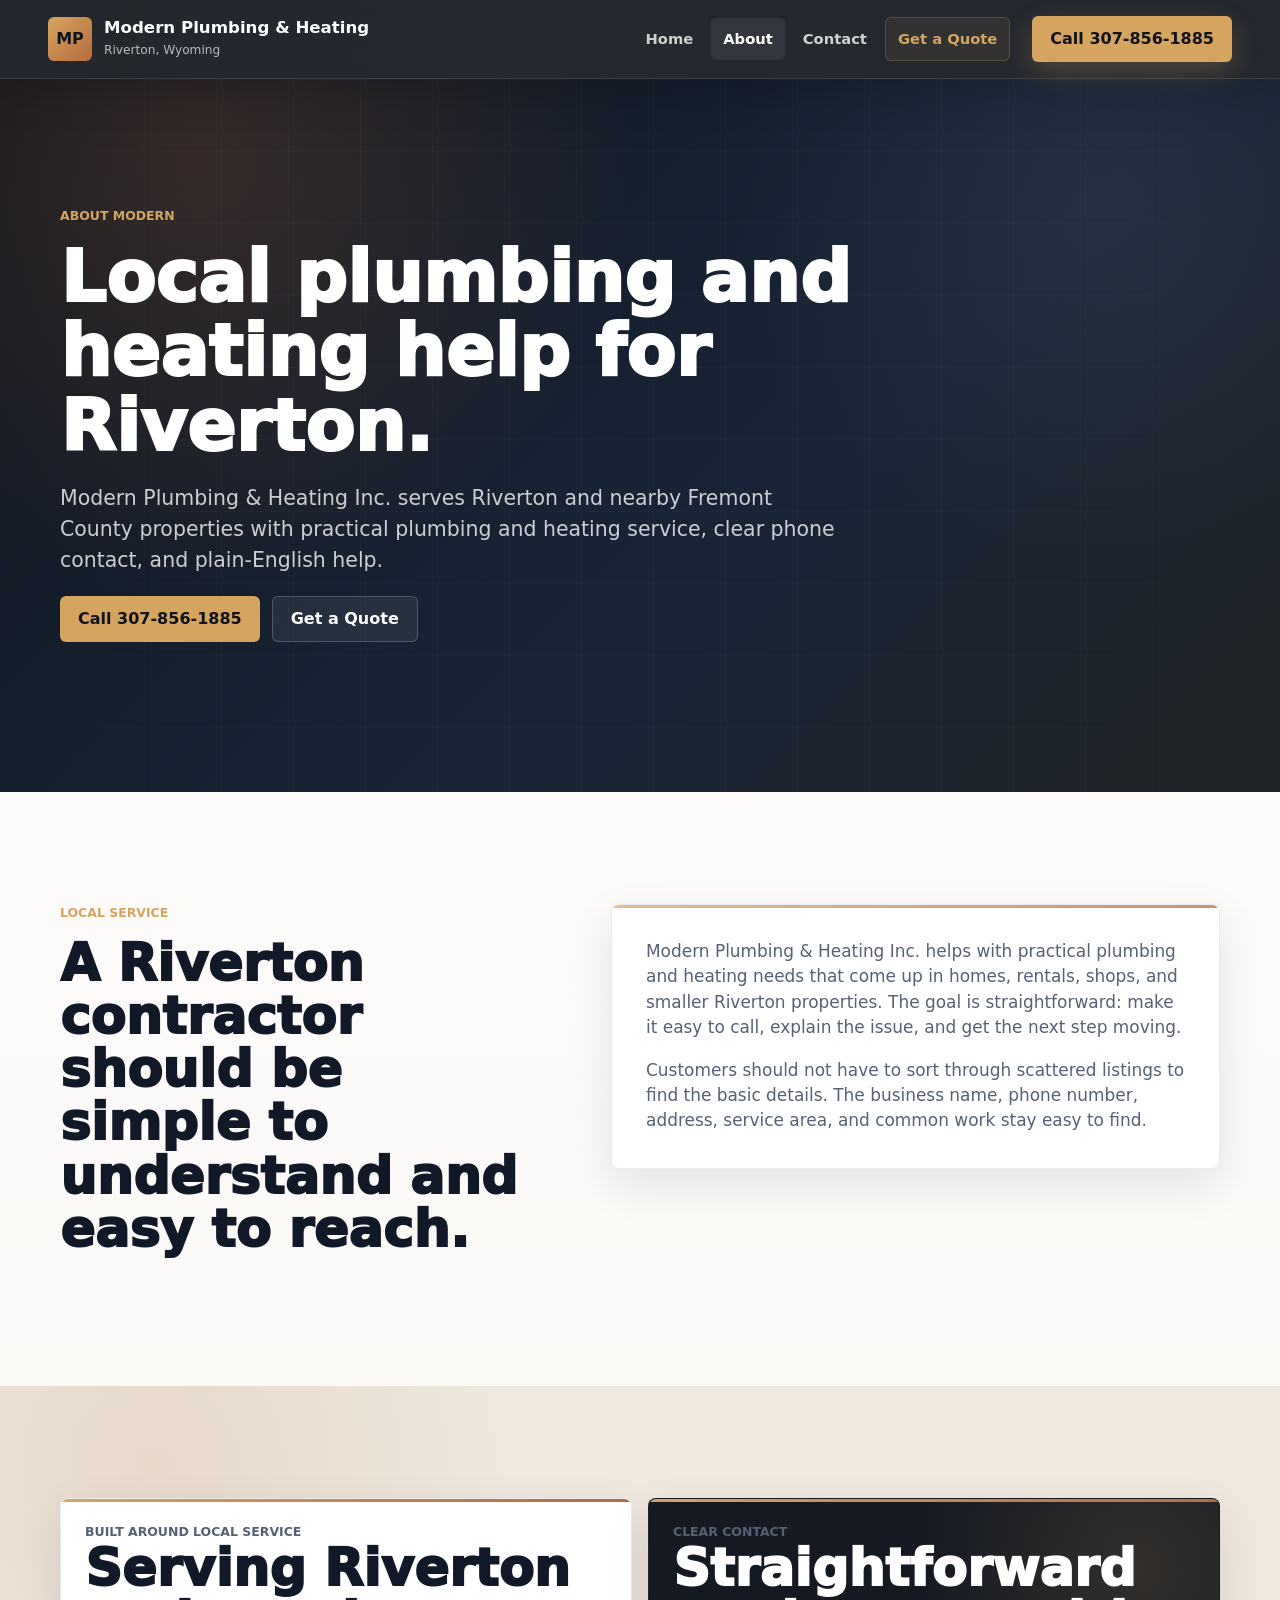
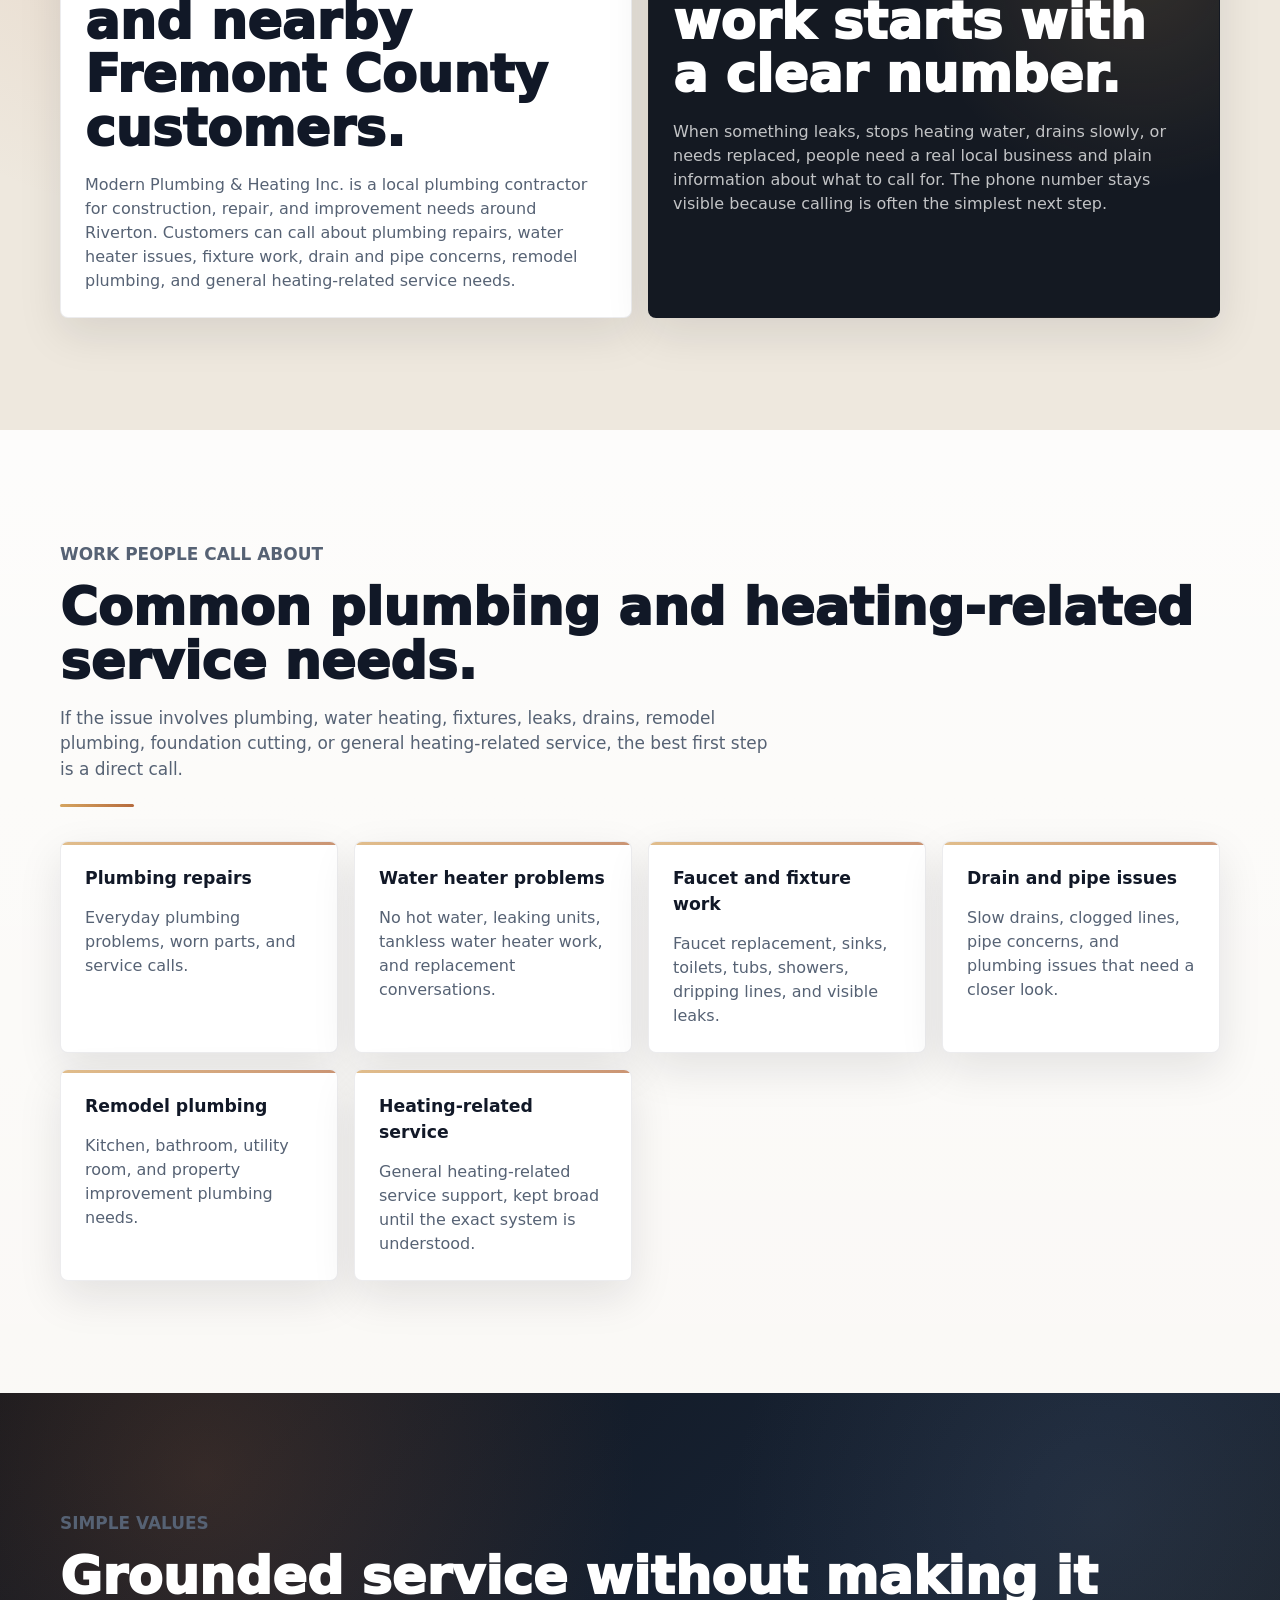
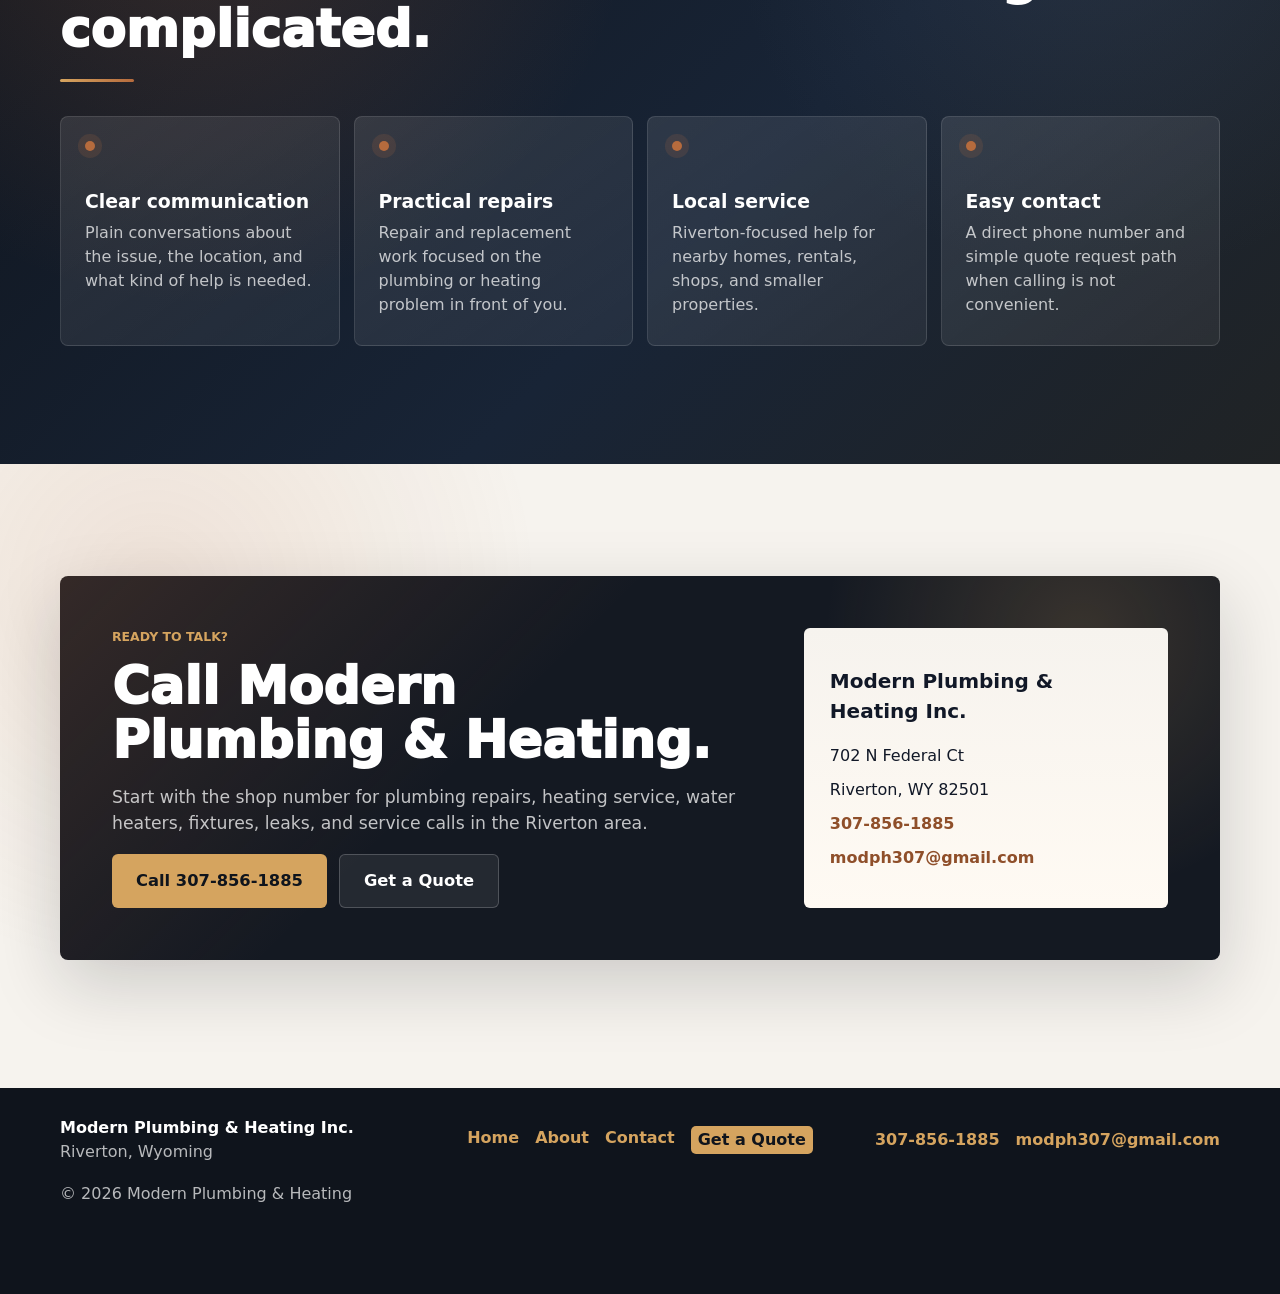
==== about.html @ 603727bb "Initial Modern Plumbing and Heating website" ====
<!DOCTYPE html>
<html lang="en">
<head>
  <meta charset="UTF-8" />
  <meta name="viewport" content="width=device-width, initial-scale=1.0" />
  <title>About Modern Plumbing & Heating | Riverton, WY</title>
  <meta
    name="description"
    content="About Modern Plumbing & Heating Inc. in Riverton, WY. Local plumbing and heating service for repairs, water heaters, leak repair, fixtures, remodel plumbing, and nearby Fremont County calls."
  />
  <link rel="icon" type="image/svg+xml" href="favicon.svg" />
  <link rel="stylesheet" href="styles.css" />
  <script defer src="script.js"></script>
  <script type="application/ld+json">
    {
      "@context": "https://schema.org",
      "@type": "Plumber",
      "name": "Modern Plumbing & Heating Inc.",
      "telephone": "+1-307-856-1885",
      "email": "modph307@gmail.com",
      "address": {
        "@type": "PostalAddress",
        "streetAddress": "702 N Federal Ct",
        "addressLocality": "Riverton",
        "addressRegion": "WY",
        "postalCode": "82501",
        "addressCountry": "US"
      },
      "areaServed": [
        "Riverton, WY",
        "Fremont County, WY"
      ]
    }
  </script>
</head>
<body>
  <header class="site-header" data-header>
    <a class="brand" href="index.html" aria-label="Modern Plumbing & Heating Inc. home">
      <span class="brand-mark" aria-hidden="true">MP</span>
      <span>
        <strong>Modern Plumbing & Heating</strong>
        <small>Riverton, Wyoming</small>
      </span>
    </a>

    <button class="nav-toggle" type="button" aria-label="Open navigation" aria-expanded="false" data-nav-toggle>
      <span></span>
      <span></span>
      <span></span>
    </button>

    <nav class="site-nav" aria-label="Primary navigation" data-nav>
      <a href="index.html">Home</a>
      <a href="about.html" aria-current="page">About</a>
      <a href="contact.html">Contact</a>
      <a class="quote-nav" href="quote.html">Get a Quote</a>
    </nav>

    <a class="header-call" href="tel:13078561885">Call 307-856-1885</a>
  </header>

  <main id="top">
    <section class="page-hero section-dark">
      <div class="page-hero-inner">
        <p class="eyebrow">About Modern</p>
        <h1>Local plumbing and heating help for Riverton.</h1>
        <p>
          Modern Plumbing & Heating Inc. serves Riverton and nearby Fremont County properties with
          practical plumbing and heating service, clear phone contact, and plain-English help.
        </p>
        <div class="hero-actions">
          <a class="button button-primary" href="tel:13078561885">Call 307-856-1885</a>
          <a class="button button-secondary" href="quote.html">Get a Quote</a>
        </div>
      </div>
    </section>

    <section class="section content-section">
      <div class="split-layout">
        <div>
          <p class="eyebrow">Local Service</p>
          <h2>A Riverton contractor should be simple to understand and easy to reach.</h2>
        </div>
        <div class="text-panel">
          <p>
            Modern Plumbing & Heating Inc. helps with practical plumbing and heating needs that come
            up in homes, rentals, shops, and smaller Riverton properties. The goal is straightforward:
            make it easy to call, explain the issue, and get the next step moving.
          </p>
          <p>
            Customers should not have to sort through scattered listings to find the basic details.
            The business name, phone number, address, service area, and common work stay easy to find.
          </p>
        </div>
      </div>
    </section>

    <section class="section about-depth-section">
      <div class="about-depth-grid">
        <article class="depth-card">
          <p class="eyebrow">Built Around Local Service</p>
          <h2>Serving Riverton and nearby Fremont County customers.</h2>
          <p>
            Modern Plumbing & Heating Inc. is a local plumbing contractor for construction,
            repair, and improvement needs around Riverton. Customers can call about plumbing repairs,
            water heater issues, fixture work, drain and pipe concerns, remodel plumbing, and general
            heating-related service needs.
          </p>
        </article>
        <article class="depth-card dark-card">
          <p class="eyebrow">Clear Contact</p>
          <h2>Straightforward work starts with a clear number.</h2>
          <p>
            When something leaks, stops heating water, drains slowly, or needs replaced, people need
            a real local business and plain information about what to call for. The phone number stays
            visible because calling is often the simplest next step.
          </p>
        </article>
      </div>
    </section>

    <section class="section services-section">
      <div class="section-heading">
        <p class="eyebrow">Work People Call About</p>
        <h2>Common plumbing and heating-related service needs.</h2>
        <p>
          If the issue involves plumbing, water heating, fixtures, leaks, drains, remodel plumbing,
          foundation cutting, or general heating-related service, the best first step is a direct call.
        </p>
      </div>

      <div class="mini-card-grid">
        <article class="mini-card">
          <strong>Plumbing repairs</strong>
          <p>Everyday plumbing problems, worn parts, and service calls.</p>
        </article>
        <article class="mini-card">
          <strong>Water heater problems</strong>
          <p>No hot water, leaking units, tankless water heater work, and replacement conversations.</p>
        </article>
        <article class="mini-card">
          <strong>Faucet and fixture work</strong>
          <p>Faucet replacement, sinks, toilets, tubs, showers, dripping lines, and visible leaks.</p>
        </article>
        <article class="mini-card">
          <strong>Drain and pipe issues</strong>
          <p>Slow drains, clogged lines, pipe concerns, and plumbing issues that need a closer look.</p>
        </article>
        <article class="mini-card">
          <strong>Remodel plumbing</strong>
          <p>Kitchen, bathroom, utility room, and property improvement plumbing needs.</p>
        </article>
        <article class="mini-card">
          <strong>Heating-related service</strong>
          <p>General heating-related service support, kept broad until the exact system is understood.</p>
        </article>
      </div>
    </section>

    <section class="section values-section section-dark">
      <div class="section-heading">
        <p class="eyebrow">Simple Values</p>
        <h2>Grounded service without making it complicated.</h2>
      </div>

      <div class="value-grid">
        <article class="value-card">
          <span aria-hidden="true"></span>
          <h3>Clear communication</h3>
          <p>Plain conversations about the issue, the location, and what kind of help is needed.</p>
        </article>
        <article class="value-card">
          <span aria-hidden="true"></span>
          <h3>Practical repairs</h3>
          <p>Repair and replacement work focused on the plumbing or heating problem in front of you.</p>
        </article>
        <article class="value-card">
          <span aria-hidden="true"></span>
          <h3>Local service</h3>
          <p>Riverton-focused help for nearby homes, rentals, shops, and smaller properties.</p>
        </article>
        <article class="value-card">
          <span aria-hidden="true"></span>
          <h3>Easy contact</h3>
          <p>A direct phone number and simple quote request path when calling is not convenient.</p>
        </article>
      </div>
    </section>

    <section class="section contact-section">
      <div class="contact-card">
        <div class="contact-copy">
          <p class="eyebrow">Ready To Talk?</p>
          <h2>Call Modern Plumbing & Heating.</h2>
          <p>
            Start with the shop number for plumbing repairs, heating service, water heaters,
            fixtures, leaks, and service calls in the Riverton area.
          </p>
          <div class="cta-row">
            <a class="button button-primary button-large" href="tel:13078561885">Call 307-856-1885</a>
            <a class="button button-secondary button-large" href="quote.html">Get a Quote</a>
          </div>
        </div>

        <address class="contact-details">
          <strong>Modern Plumbing & Heating Inc.</strong>
          <span>702 N Federal Ct</span>
          <span>Riverton, WY 82501</span>
          <a href="tel:13078561885">307-856-1885</a>
          <a href="mailto:modph307@gmail.com">modph307@gmail.com</a>
        </address>
      </div>
    </section>
  </main>

  <footer class="site-footer">
    <div class="footer-inner">
      <div>
        <strong>Modern Plumbing & Heating Inc.</strong>
        <p>Riverton, Wyoming</p>
      </div>
      <nav class="footer-nav" aria-label="Footer navigation">
        <a href="index.html">Home</a>
        <a href="about.html">About</a>
        <a href="contact.html">Contact</a>
        <a class="quote-nav" href="quote.html">Get a Quote</a>
      </nav>
      <div class="footer-contact">
        <a href="tel:13078561885">307-856-1885</a>
        <a href="mailto:modph307@gmail.com">modph307@gmail.com</a>
      </div>
      <span>&copy; 2026 Modern Plumbing & Heating</span>
    </div>
  </footer>

  <a class="mobile-call-bar" href="tel:13078561885">Call 307-856-1885</a>
</body>
</html>
---- styles.css ----
:root {
  --ink: #111827;
  --charcoal: #141922;
  --navy: #182436;
  --deep: #0f141c;
  --steel: #566274;
  --muted: #727d8d;
  --line: #d9dee7;
  --paper: #f6f3ee;
  --paper-deep: #eee8de;
  --white: #ffffff;
  --copper: #b66b3d;
  --copper-dark: #8f4f2a;
  --gold: #d5a45f;
  --sage: #72806f;
  --shadow: 0 24px 70px rgba(15, 20, 28, 0.18);
  --shadow-soft: 0 16px 44px rgba(15, 20, 28, 0.1);
  --radius: 8px;
  --max: 1160px;
}

* {
  box-sizing: border-box;
}

html {
  scroll-behavior: smooth;
}

body {
  margin: 0;
  color: var(--ink);
  background:
    radial-gradient(circle at top left, rgba(213, 164, 95, 0.16), transparent 26rem),
    linear-gradient(180deg, var(--paper), #fbfaf7 54%, var(--paper));
  font-family: ui-sans-serif, system-ui, -apple-system, BlinkMacSystemFont, "Segoe UI", sans-serif;
  line-height: 1.5;
}

body.nav-open {
  overflow: hidden;
}

a {
  color: inherit;
  text-decoration: none;
}

:focus-visible {
  outline: 3px solid rgba(213, 164, 95, 0.82);
  outline-offset: 4px;
}

::selection {
  color: var(--deep);
  background: rgba(213, 164, 95, 0.7);
}

img,
svg {
  display: block;
  max-width: 100%;
}

.site-header {
  position: sticky;
  top: 0;
  z-index: 20;
  display: grid;
  grid-template-columns: 1fr auto auto;
  align-items: center;
  gap: 22px;
  width: 100%;
  padding: 16px clamp(18px, 4vw, 48px);
  color: var(--white);
  background: rgba(15, 20, 28, 0.91);
  border-bottom: 1px solid rgba(255, 255, 255, 0.1);
  backdrop-filter: blur(18px);
  box-shadow: 0 12px 40px rgba(0, 0, 0, 0.18);
}

.brand {
  display: inline-flex;
  align-items: center;
  gap: 12px;
  min-width: 0;
  border-radius: 8px;
}

.brand-mark {
  display: grid;
  place-items: center;
  flex: 0 0 44px;
  width: 44px;
  height: 44px;
  color: var(--deep);
  background: linear-gradient(135deg, var(--gold), var(--copper));
  border-radius: 6px;
  font-weight: 900;
  transition: transform 180ms ease, box-shadow 180ms ease;
}

.brand:hover .brand-mark {
  box-shadow: 0 12px 24px rgba(213, 164, 95, 0.2);
  transform: translateY(-1px);
}

.brand strong {
  display: block;
  font-size: clamp(0.94rem, 1.6vw, 1.04rem);
  line-height: 1.1;
}

.brand small {
  display: block;
  margin-top: 3px;
  color: rgba(255, 255, 255, 0.68);
  font-size: 0.76rem;
}

.site-nav {
  display: flex;
  align-items: center;
  gap: 6px;
}

.site-nav a {
  padding: 10px 12px;
  color: rgba(255, 255, 255, 0.78);
  font-size: 0.92rem;
  font-weight: 700;
  border-radius: 6px;
}

.site-nav a:hover,
.site-nav a:focus-visible,
.site-nav a[aria-current="page"] {
  color: var(--white);
  background: rgba(255, 255, 255, 0.07);
}

.site-nav .quote-nav {
  color: var(--gold);
  border: 1px solid rgba(213, 164, 95, 0.24);
  background: rgba(213, 164, 95, 0.08);
}

.site-nav .quote-nav:hover,
.site-nav .quote-nav:focus-visible,
.site-nav .quote-nav[aria-current="page"] {
  color: var(--deep);
  background: var(--gold);
}

.header-call,
.button {
  display: inline-flex;
  align-items: center;
  justify-content: center;
  min-height: 46px;
  padding: 12px 18px;
  border-radius: 6px;
  font-weight: 850;
  line-height: 1.1;
  text-align: center;
  transition: transform 180ms ease, box-shadow 180ms ease, background 180ms ease, border-color 180ms ease;
}

.header-call {
  color: var(--deep);
  background: var(--gold);
  box-shadow: 0 10px 28px rgba(213, 164, 95, 0.24);
}

.header-call:hover,
.button-primary:hover {
  background: #e0b16e;
  transform: translateY(-1px);
  box-shadow: 0 14px 34px rgba(213, 164, 95, 0.26);
}

.nav-toggle {
  display: none;
  width: 44px;
  height: 44px;
  border: 1px solid rgba(255, 255, 255, 0.18);
  border-radius: 6px;
  color: var(--white);
  background: rgba(255, 255, 255, 0.06);
}

.nav-toggle span {
  display: block;
  width: 19px;
  height: 2px;
  margin: 4px auto;
  background: currentColor;
}

.section {
  padding: clamp(64px, 9vw, 112px) clamp(18px, 4vw, 48px);
}

.section-dark {
  color: var(--white);
  background:
    radial-gradient(circle at 16% 12%, rgba(182, 107, 61, 0.22), transparent 27rem),
    radial-gradient(circle at 86% 18%, rgba(86, 98, 116, 0.2), transparent 23rem),
    linear-gradient(135deg, var(--deep), var(--navy) 58%, #202325);
}

.hero {
  position: relative;
  overflow: hidden;
  min-height: calc(100vh - 78px);
  padding: clamp(70px, 9vw, 118px) clamp(18px, 4vw, 48px) clamp(42px, 7vw, 76px);
}

.hero::before {
  position: absolute;
  inset: 0;
  pointer-events: none;
  content: "";
  background:
    linear-gradient(rgba(255, 255, 255, 0.025) 1px, transparent 1px),
    linear-gradient(90deg, rgba(255, 255, 255, 0.025) 1px, transparent 1px);
  background-size: 72px 72px;
  mask-image: linear-gradient(90deg, transparent, #000 18%, #000 82%, transparent);
}

.hero::after {
  position: absolute;
  inset: auto -12% -30% 40%;
  height: 420px;
  pointer-events: none;
  content: "";
  background:
    linear-gradient(90deg, transparent, rgba(213, 164, 95, 0.14), transparent),
    repeating-linear-gradient(90deg, rgba(255, 255, 255, 0.07) 0 1px, transparent 1px 86px);
  transform: rotate(-8deg);
}

.hero-inner,
.why-layout,
.jobs-layout,
.contact-card,
.section-heading,
.service-grid,
.process-grid,
.area-card,
.trust-strip,
.footer-inner,
.page-hero-inner,
.split-layout,
.mini-card-grid,
.value-grid,
.contact-method-grid,
.quote-layout {
  width: min(100%, var(--max));
  margin-inline: auto;
}

.hero-inner {
  position: relative;
  z-index: 1;
  display: grid;
  grid-template-columns: minmax(0, 1.02fr) minmax(380px, 0.82fr);
  align-items: center;
  gap: clamp(38px, 6vw, 76px);
}

.hero-copy {
  max-width: 820px;
}

.eyebrow {
  margin: 0 0 14px;
  color: var(--gold);
  font-size: 0.78rem;
  font-weight: 900;
  letter-spacing: 0;
  text-transform: uppercase;
}

h1,
h2,
h3,
p {
  margin-top: 0;
}

h1,
h2,
h3 {
  line-height: 1.04;
  letter-spacing: 0;
}

h1 {
  max-width: 870px;
  margin-bottom: 20px;
  font-size: clamp(2.75rem, 6.4vw, 5.8rem);
  font-weight: 950;
}

h2 {
  margin-bottom: 18px;
  font-size: clamp(2rem, 4vw, 3.45rem);
  font-weight: 920;
}

h3 {
  margin-bottom: 10px;
  font-size: 1.18rem;
}

.hero-subhead {
  max-width: 720px;
  margin-bottom: 30px;
  color: rgba(255, 255, 255, 0.78);
  font-size: clamp(1.06rem, 2vw, 1.3rem);
}

.hero-actions {
  display: flex;
  flex-wrap: wrap;
  gap: 12px;
  margin-bottom: 22px;
}

.cta-row {
  display: flex;
  flex-wrap: wrap;
  gap: 12px;
}

.button-primary {
  color: var(--deep);
  background: var(--gold);
}

.button-secondary {
  color: var(--white);
  border: 1px solid rgba(255, 255, 255, 0.2);
  background: rgba(255, 255, 255, 0.07);
}

.button-secondary:hover {
  background: rgba(255, 255, 255, 0.13);
  border-color: rgba(255, 255, 255, 0.34);
  transform: translateY(-1px);
}

.button-outline {
  color: var(--deep);
  border: 1px solid rgba(17, 24, 39, 0.14);
  background: rgba(255, 255, 255, 0.64);
}

.button-outline:hover {
  border-color: rgba(182, 107, 61, 0.32);
  background: var(--white);
  transform: translateY(-1px);
}

.hero-trust {
  display: flex;
  align-items: center;
  gap: 10px;
  color: rgba(255, 255, 255, 0.78);
  font-weight: 700;
}

.hero-trust span,
.trust-item > span {
  display: inline-block;
  flex: 0 0 10px;
  width: 10px;
  height: 10px;
  background: var(--copper);
  border-radius: 999px;
  box-shadow: 0 0 0 7px rgba(182, 107, 61, 0.16);
}

.hero-visual {
  position: relative;
  min-height: 540px;
  padding: clamp(18px, 3vw, 26px);
  overflow: hidden;
  background:
    radial-gradient(circle at 82% 12%, rgba(213, 164, 95, 0.2), transparent 14rem),
    linear-gradient(145deg, rgba(255, 255, 255, 0.15), rgba(255, 255, 255, 0.045)),
    linear-gradient(180deg, rgba(255, 255, 255, 0.05), transparent);
  border: 1px solid rgba(255, 255, 255, 0.16);
  border-radius: var(--radius);
  box-shadow: 0 34px 90px rgba(0, 0, 0, 0.32);
}

.hero-visual::before {
  position: absolute;
  inset: 18px;
  content: "";
  border: 1px solid rgba(255, 255, 255, 0.12);
  border-radius: 6px;
}

.hero-visual::after {
  position: absolute;
  right: -110px;
  bottom: -120px;
  width: 290px;
  height: 290px;
  content: "";
  border: 34px solid rgba(213, 164, 95, 0.16);
  border-radius: 999px;
}

.service-board {
  position: relative;
  z-index: 2;
  display: flex;
  flex-direction: column;
  justify-content: space-between;
  min-height: 492px;
  padding: clamp(18px, 3vw, 28px);
  background: rgba(246, 243, 238, 0.96);
  border: 1px solid rgba(255, 255, 255, 0.36);
  border-radius: 6px;
  color: var(--ink);
  box-shadow: 0 24px 70px rgba(0, 0, 0, 0.26);
}

.service-board::before {
  position: absolute;
  inset: 16px;
  z-index: -1;
  content: "";
  background:
    linear-gradient(90deg, transparent 0 48%, rgba(182, 107, 61, 0.16) 48% 52%, transparent 52%),
    linear-gradient(180deg, transparent 0 58%, rgba(182, 107, 61, 0.12) 58% 61%, transparent 61%);
  border-radius: 4px;
}

.board-header,
.board-footer {
  display: flex;
  justify-content: space-between;
  gap: 16px;
}

.board-header {
  align-items: center;
  padding: 14px 16px;
  color: var(--white);
  background: var(--deep);
  border-radius: 6px;
}

.board-kicker {
  color: rgba(255, 255, 255, 0.7);
  font-size: 0.78rem;
  font-weight: 850;
  text-transform: uppercase;
}

.board-header strong {
  color: var(--gold);
}

.board-main {
  display: grid;
  grid-template-columns: 74px minmax(0, 1fr);
  gap: 18px;
  align-items: start;
  padding: 30px 0 26px;
}

.board-icon {
  position: relative;
  width: 74px;
  height: 74px;
  background: linear-gradient(135deg, var(--gold), var(--copper));
  border-radius: 6px;
  box-shadow: 0 16px 30px rgba(182, 107, 61, 0.24);
}

.board-icon::before,
.board-icon::after {
  position: absolute;
  content: "";
  border-radius: 999px;
}

.board-icon::before {
  inset: 17px;
  border: 8px solid rgba(15, 20, 28, 0.78);
}

.board-icon::after {
  right: -8px;
  bottom: 18px;
  width: 34px;
  height: 10px;
  background: rgba(15, 20, 28, 0.78);
}

.board-main small,
.status-card small {
  display: block;
  margin-bottom: 8px;
  color: var(--copper-dark);
  font-size: 0.74rem;
  font-weight: 900;
  text-transform: uppercase;
}

.board-main strong,
.status-card strong {
  display: block;
  font-size: clamp(1.1rem, 2vw, 1.55rem);
  line-height: 1.1;
}

.board-main p {
  margin: 12px 0 0;
  color: var(--steel);
}

.board-list {
  display: grid;
  gap: 10px;
  margin-top: auto;
}

.board-list div {
  display: flex;
  align-items: center;
  gap: 10px;
  min-height: 48px;
  padding: 12px 14px;
  background: var(--white);
  border: 1px solid rgba(17, 24, 39, 0.08);
  border-radius: 6px;
  font-weight: 850;
}

.board-list span,
.trust-strip span,
.area-panel span::before {
  display: inline-block;
  flex: 0 0 10px;
  width: 10px;
  height: 10px;
  background: linear-gradient(135deg, var(--gold), var(--copper));
  border-radius: 999px;
}

.board-footer {
  margin-top: 20px;
  padding-top: 18px;
  color: var(--steel);
  border-top: 1px solid rgba(17, 24, 39, 0.1);
  font-size: 0.86rem;
  font-weight: 750;
}

.board-footer a {
  color: var(--copper-dark);
  font-weight: 900;
}

.board-footer a:hover {
  color: var(--deep);
}

.pipe-lines {
  position: absolute;
  inset: 0;
  pointer-events: none;
}

.line {
  position: absolute;
  display: block;
  background: linear-gradient(90deg, rgba(213, 164, 95, 0), rgba(213, 164, 95, 0.7), rgba(213, 164, 95, 0));
  border-radius: 999px;
}

.line-one {
  top: 132px;
  right: -20px;
  width: 76%;
  height: 8px;
}

.line-two {
  top: 132px;
  right: 92px;
  width: 8px;
  height: 180px;
  background: linear-gradient(180deg, rgba(213, 164, 95, 0), rgba(213, 164, 95, 0.68), rgba(213, 164, 95, 0));
}

.line-three {
  top: 304px;
  left: -38px;
  width: 78%;
  height: 8px;
}

.valve {
  position: absolute;
  top: 109px;
  right: 72px;
  width: 54px;
  height: 54px;
  background: radial-gradient(circle, var(--gold) 0 20%, var(--copper) 21% 44%, transparent 45%);
  border: 2px solid rgba(213, 164, 95, 0.7);
  border-radius: 999px;
}

.trust-strip {
  position: relative;
  z-index: 2;
  display: grid;
  grid-template-columns: repeat(4, minmax(0, 1fr));
  gap: 1px;
  margin-top: clamp(42px, 6vw, 64px);
  overflow: hidden;
  background: rgba(255, 255, 255, 0.12);
  border: 1px solid rgba(255, 255, 255, 0.14);
  border-radius: var(--radius);
  box-shadow: 0 24px 70px rgba(0, 0, 0, 0.2);
}

.trust-strip div {
  display: flex;
  align-items: center;
  gap: 12px;
  min-height: 76px;
  padding: 18px;
  background: rgba(15, 20, 28, 0.48);
}

.trust-strip strong {
  font-size: 0.96rem;
}

.page-hero {
  position: relative;
  overflow: hidden;
  padding: clamp(74px, 10vw, 132px) clamp(18px, 4vw, 48px);
}

.page-hero::before {
  position: absolute;
  inset: 0;
  pointer-events: none;
  content: "";
  background:
    linear-gradient(rgba(255, 255, 255, 0.025) 1px, transparent 1px),
    linear-gradient(90deg, rgba(255, 255, 255, 0.025) 1px, transparent 1px);
  background-size: 72px 72px;
  mask-image: linear-gradient(90deg, transparent, #000 18%, #000 82%, transparent);
}

.page-hero-inner {
  position: relative;
  z-index: 1;
}

.page-hero h1 {
  max-width: 920px;
  font-size: clamp(2.55rem, 5.6vw, 5.25rem);
}

.page-hero p:not(.eyebrow) {
  max-width: 780px;
  color: rgba(255, 255, 255, 0.78);
  font-size: clamp(1.06rem, 2vw, 1.28rem);
}

.section-heading {
  margin-bottom: 34px;
}

.section-heading::after {
  display: block;
  width: 74px;
  height: 3px;
  margin-top: 22px;
  content: "";
  background: linear-gradient(90deg, var(--gold), var(--copper));
  border-radius: 999px;
}

.section-heading.centered::after {
  margin-inline: auto;
}

.section-heading p {
  max-width: 720px;
  color: var(--steel);
  font-size: 1.06rem;
}

.section-heading.compact {
  margin: 0;
}

.section-heading.centered {
  text-align: center;
}

.section-heading.centered p {
  margin-inline: auto;
}

.services-section {
  background:
    linear-gradient(180deg, rgba(255, 255, 255, 0.78), rgba(255, 255, 255, 0.48)),
    var(--paper);
}

.service-grid {
  display: grid;
  grid-template-columns: repeat(4, minmax(0, 1fr));
  gap: 16px;
}

.service-card {
  position: relative;
  display: flex;
  flex-direction: column;
  min-height: 340px;
  padding: 24px;
  overflow: hidden;
  background: var(--white);
  border: 1px solid rgba(17, 24, 39, 0.08);
  border-radius: var(--radius);
  box-shadow: var(--shadow-soft);
  transition: transform 180ms ease, box-shadow 180ms ease, border-color 180ms ease;
}

.service-card::after {
  position: absolute;
  inset: 0 0 auto;
  height: 3px;
  content: "";
  background: linear-gradient(90deg, var(--gold), var(--copper));
  opacity: 0.82;
}

.service-card:hover {
  border-color: rgba(182, 107, 61, 0.28);
  box-shadow: 0 22px 58px rgba(15, 20, 28, 0.14);
  transform: translateY(-4px);
}

.service-card:nth-child(7) {
  grid-column: span 2;
}

.card-icon {
  position: relative;
  display: inline-block;
  width: 42px;
  height: 42px;
  margin-bottom: 30px;
  background: #ead4b8;
  border-radius: 6px;
}

.card-icon::before,
.card-icon::after {
  position: absolute;
  content: "";
}

.icon-repair::before,
.icon-water::before,
.icon-fixture::before,
.icon-leak::before,
.icon-remodel::before,
.icon-drain::before,
.icon-heat::before {
  inset: 13px 8px;
  border-top: 4px solid var(--deep);
  border-bottom: 4px solid var(--deep);
  border-radius: 999px;
}

.icon-water::after,
.icon-leak::after {
  left: 18px;
  top: 9px;
  width: 8px;
  height: 18px;
  background: var(--copper-dark);
  border-radius: 8px 8px 12px 12px;
}

.icon-fixture::after {
  top: 10px;
  right: 9px;
  width: 12px;
  height: 22px;
  border: 4px solid var(--copper-dark);
  border-left: 0;
  border-radius: 0 12px 12px 0;
}

.icon-remodel::after {
  right: 9px;
  bottom: 9px;
  width: 18px;
  height: 18px;
  border: 4px solid var(--copper-dark);
  border-top: 0;
  border-left: 0;
}

.icon-drain::after {
  left: 11px;
  bottom: 9px;
  width: 20px;
  height: 8px;
  border: 4px solid var(--copper-dark);
  border-top: 0;
  border-radius: 0 0 999px 999px;
}

.icon-heat::after {
  left: 11px;
  top: 8px;
  width: 20px;
  height: 25px;
  background:
    radial-gradient(circle at 50% 76%, var(--copper-dark) 0 5px, transparent 6px),
    linear-gradient(135deg, transparent 0 40%, var(--copper-dark) 42% 56%, transparent 58%);
  border-radius: 999px;
}

.service-card p {
  margin-bottom: 18px;
  color: var(--steel);
}

.service-card h3 {
  min-height: 2.36em;
}

.card-examples {
  display: grid;
  gap: 8px;
  margin: auto 0 0;
  padding: 0;
  list-style: none;
}

.card-examples li {
  position: relative;
  padding-left: 20px;
  color: var(--steel);
  font-size: 0.9rem;
  font-weight: 760;
}

.card-examples li::before {
  position: absolute;
  top: 0.55em;
  left: 0;
  width: 9px;
  height: 9px;
  content: "";
  background: linear-gradient(135deg, var(--gold), var(--copper));
  border-radius: 3px;
}

.practical-section {
  background:
    radial-gradient(circle at 84% 10%, rgba(213, 164, 95, 0.14), transparent 23rem),
    linear-gradient(180deg, #fbfaf7, var(--paper));
}

.practical-section .split-layout > div:first-child p:not(.eyebrow),
.content-section .split-layout > div:first-child p:not(.eyebrow) {
  max-width: 640px;
  color: var(--steel);
  font-size: 1.06rem;
}

.problem-grid {
  display: grid;
  grid-template-columns: repeat(2, minmax(0, 1fr));
  gap: 14px;
}

.problem-grid article,
.faq-card,
.depth-card {
  position: relative;
  overflow: hidden;
  padding: 24px;
  background: var(--white);
  border: 1px solid rgba(17, 24, 39, 0.08);
  border-radius: var(--radius);
  box-shadow: var(--shadow-soft);
}

.problem-grid article::before,
.faq-card::before,
.depth-card::before {
  position: absolute;
  inset: 0 0 auto;
  height: 3px;
  content: "";
  background: linear-gradient(90deg, var(--gold), var(--copper));
}

.problem-grid strong {
  display: block;
  margin-bottom: 10px;
  font-size: 1.05rem;
}

.problem-grid p,
.faq-card p,
.depth-card p {
  margin: 0;
  color: var(--steel);
}

.call-prep-section,
.faq-section {
  background:
    linear-gradient(180deg, rgba(255, 255, 255, 0.68), rgba(255, 255, 255, 0.42)),
    var(--paper);
}

.prep-grid,
.faq-grid,
.about-depth-grid {
  width: min(100%, var(--max));
  margin-inline: auto;
}

.prep-grid {
  display: grid;
  grid-template-columns: repeat(3, minmax(0, 1fr));
  gap: 12px;
}

.prep-item {
  position: relative;
  min-height: 76px;
  padding: 20px 18px 18px 50px;
  background: var(--white);
  border: 1px solid rgba(17, 24, 39, 0.08);
  border-radius: var(--radius);
  box-shadow: 0 10px 28px rgba(17, 24, 39, 0.06);
  font-weight: 820;
}

.prep-item::before {
  position: absolute;
  top: 23px;
  left: 20px;
  width: 14px;
  height: 14px;
  content: "";
  background: linear-gradient(135deg, var(--gold), var(--copper));
  border-radius: 4px;
}

.faq-grid {
  display: grid;
  grid-template-columns: repeat(5, minmax(0, 1fr));
  gap: 14px;
}

.faq-card {
  min-height: 220px;
}

.faq-card h3 {
  font-size: 1.03rem;
}

.about-depth-section {
  background:
    radial-gradient(circle at 12% 12%, rgba(182, 107, 61, 0.12), transparent 22rem),
    var(--paper-deep);
}

.about-depth-grid {
  display: grid;
  grid-template-columns: repeat(2, minmax(0, 1fr));
  gap: 16px;
}

.depth-card {
  min-height: 360px;
}

.depth-card.dark-card {
  color: var(--white);
  background:
    radial-gradient(circle at 86% 16%, rgba(213, 164, 95, 0.16), transparent 14rem),
    var(--charcoal);
}

.depth-card.dark-card p:not(.eyebrow) {
  color: rgba(255, 255, 255, 0.74);
}

.process-section {
  background:
    linear-gradient(180deg, var(--paper), var(--paper-deep));
}

.process-grid {
  display: grid;
  grid-template-columns: repeat(3, minmax(0, 1fr));
  gap: 16px;
}

.process-card {
  position: relative;
  min-height: 245px;
  padding: 28px;
  background: var(--charcoal);
  border: 1px solid rgba(255, 255, 255, 0.08);
  border-radius: var(--radius);
  color: var(--white);
  box-shadow: var(--shadow-soft);
}

.process-card span {
  display: grid;
  place-items: center;
  width: 44px;
  height: 44px;
  margin-bottom: 46px;
  color: var(--deep);
  background: var(--gold);
  border-radius: 6px;
  font-weight: 950;
}

.process-card h3 {
  color: var(--white);
}

.process-card p {
  margin: 0;
  color: rgba(255, 255, 255, 0.72);
}

.why-section {
  padding-block: clamp(70px, 10vw, 118px);
}

.why-layout {
  display: grid;
  grid-template-columns: minmax(0, 0.85fr) minmax(360px, 1fr);
  align-items: start;
  gap: clamp(34px, 6vw, 78px);
}

.why-layout > div:first-child p {
  max-width: 640px;
  color: rgba(255, 255, 255, 0.74);
  font-size: 1.08rem;
}

.why-layout > div:first-child p:last-child {
  margin-bottom: 0;
}

.trust-panel {
  display: grid;
  grid-template-columns: repeat(2, minmax(0, 1fr));
  gap: 14px;
}

.trust-item {
  min-height: 190px;
  padding: 22px;
  background: linear-gradient(145deg, rgba(255, 255, 255, 0.1), rgba(255, 255, 255, 0.055));
  border: 1px solid rgba(255, 255, 255, 0.12);
  border-radius: var(--radius);
}

.trust-item strong {
  display: block;
  margin: 22px 0 8px;
  font-size: 1.08rem;
}

.trust-item p {
  margin-bottom: 0;
  color: rgba(255, 255, 255, 0.72);
}

.jobs-section {
  background:
    radial-gradient(circle at 88% 8%, rgba(213, 164, 95, 0.14), transparent 24rem),
    linear-gradient(180deg, rgba(255, 255, 255, 0.72), rgba(255, 255, 255, 0.38)),
    var(--paper);
}

.jobs-layout {
  display: grid;
  grid-template-columns: minmax(0, 0.72fr) minmax(360px, 1fr);
  gap: clamp(28px, 6vw, 70px);
  align-items: start;
}

.job-list {
  display: grid;
  grid-template-columns: repeat(2, minmax(0, 1fr));
  gap: 12px;
}

.job-item {
  position: relative;
  min-height: 64px;
  padding: 19px 18px 17px 50px;
  background: var(--white);
  border: 1px solid rgba(17, 24, 39, 0.08);
  border-radius: var(--radius);
  box-shadow: 0 10px 28px rgba(17, 24, 39, 0.06);
  font-weight: 820;
  transition: transform 180ms ease, border-color 180ms ease, box-shadow 180ms ease;
}

.job-item::before {
  position: absolute;
  top: 21px;
  left: 20px;
  width: 14px;
  height: 14px;
  content: "";
  background: linear-gradient(135deg, var(--gold), var(--copper));
  border-radius: 4px;
}

.job-item:hover {
  border-color: rgba(182, 107, 61, 0.22);
  box-shadow: 0 16px 34px rgba(17, 24, 39, 0.09);
  transform: translateY(-2px);
}

.area-section {
  padding-block: clamp(58px, 8vw, 96px);
  background: var(--paper-deep);
}

.area-card {
  position: relative;
  display: grid;
  grid-template-columns: minmax(0, 1fr) minmax(320px, 0.62fr);
  gap: clamp(26px, 5vw, 58px);
  align-items: stretch;
  padding: clamp(26px, 5vw, 48px);
  overflow: hidden;
  background: var(--white);
  border: 1px solid rgba(17, 24, 39, 0.08);
  border-radius: var(--radius);
  box-shadow: var(--shadow-soft);
}

.area-card p:not(.eyebrow) {
  max-width: 690px;
  color: var(--steel);
  font-size: 1.06rem;
}

.area-panel {
  display: flex;
  flex-direction: column;
  justify-content: center;
  gap: 12px;
  padding: 24px;
  color: var(--white);
  background:
    linear-gradient(135deg, rgba(213, 164, 95, 0.16), transparent 42%),
    var(--navy);
  border-radius: 6px;
}

.area-panel strong {
  margin-bottom: 10px;
  color: var(--gold);
  font-size: 1.05rem;
  text-transform: uppercase;
}

.area-panel span {
  display: flex;
  align-items: center;
  gap: 10px;
  color: rgba(255, 255, 255, 0.82);
  font-weight: 760;
}

.area-panel span::before {
  content: "";
}

.contact-section {
  padding-bottom: clamp(74px, 10vw, 128px);
  background:
    radial-gradient(circle at 12% 20%, rgba(182, 107, 61, 0.13), transparent 24rem),
    var(--paper);
}

.contact-card {
  display: grid;
  grid-template-columns: minmax(0, 1fr) minmax(330px, 0.58fr);
  gap: clamp(28px, 5vw, 64px);
  align-items: stretch;
  padding: clamp(26px, 5vw, 52px);
  color: var(--white);
  background:
    radial-gradient(circle at 88% 16%, rgba(213, 164, 95, 0.19), transparent 16rem),
    linear-gradient(135deg, rgba(182, 107, 61, 0.2), transparent 38%),
    var(--charcoal);
  border-radius: var(--radius);
  box-shadow: var(--shadow);
}

.contact-copy p:not(.eyebrow) {
  max-width: 690px;
  color: rgba(255, 255, 255, 0.74);
  font-size: 1.08rem;
}

.button-large {
  min-height: 54px;
  padding-inline: 24px;
  font-size: 1.02rem;
}

.contact-details {
  display: flex;
  flex-direction: column;
  justify-content: center;
  gap: 10px;
  margin: 0;
  padding: 26px;
  color: var(--ink);
  background:
    linear-gradient(180deg, var(--paper), #fffaf3);
  border-radius: 6px;
  font-style: normal;
}

.contact-details strong {
  margin-bottom: 8px;
  font-size: 1.25rem;
}

.contact-details a {
  color: var(--copper-dark);
  font-weight: 850;
}

.content-section {
  background:
    linear-gradient(180deg, rgba(255, 255, 255, 0.74), rgba(255, 255, 255, 0.48)),
    var(--paper);
}

.split-layout {
  display: grid;
  grid-template-columns: minmax(0, 0.78fr) minmax(360px, 1fr);
  gap: clamp(28px, 6vw, 76px);
  align-items: start;
}

.text-panel {
  position: relative;
  padding: clamp(22px, 4vw, 34px);
  overflow: hidden;
  background: var(--white);
  border: 1px solid rgba(17, 24, 39, 0.08);
  border-radius: var(--radius);
  box-shadow: var(--shadow-soft);
}

.text-panel p {
  color: var(--steel);
  font-size: 1.06rem;
}

.text-panel p:last-child {
  margin-bottom: 0;
}

.mini-card-grid {
  display: grid;
  grid-template-columns: repeat(4, minmax(0, 1fr));
  gap: 16px;
}

.mini-card {
  position: relative;
  min-height: 190px;
  padding: 24px;
  overflow: hidden;
  background: var(--white);
  border: 1px solid rgba(17, 24, 39, 0.08);
  border-radius: var(--radius);
  box-shadow: var(--shadow-soft);
  transition: transform 180ms ease, box-shadow 180ms ease, border-color 180ms ease;
}

.mini-card::before,
.contact-method-card::before,
.text-panel::before,
.quote-form::before,
.area-card::before {
  position: absolute;
  inset: 0 0 auto;
  height: 3px;
  content: "";
  background: linear-gradient(90deg, var(--gold), var(--copper));
  opacity: 0.72;
}

.mini-card:hover,
.contact-method-card:hover {
  border-color: rgba(182, 107, 61, 0.24);
  box-shadow: 0 20px 52px rgba(15, 20, 28, 0.12);
  transform: translateY(-2px);
}

.mini-card strong {
  display: block;
  margin-bottom: 14px;
  font-size: 1.08rem;
}

.mini-card p {
  margin: 0;
  color: var(--steel);
}

.values-section {
  padding-block: clamp(70px, 10vw, 118px);
}

.value-grid {
  display: grid;
  grid-template-columns: repeat(4, minmax(0, 1fr));
  gap: 14px;
}

.value-card {
  min-height: 230px;
  padding: 24px;
  background: linear-gradient(145deg, rgba(255, 255, 255, 0.1), rgba(255, 255, 255, 0.055));
  border: 1px solid rgba(255, 255, 255, 0.12);
  border-radius: var(--radius);
}

.value-card span {
  display: inline-block;
  width: 10px;
  height: 10px;
  margin-bottom: 34px;
  background: var(--copper);
  border-radius: 999px;
  box-shadow: 0 0 0 7px rgba(182, 107, 61, 0.16);
}

.value-card h3 {
  color: var(--white);
}

.value-card p {
  margin: 0;
  color: rgba(255, 255, 255, 0.72);
}

.contact-method-section {
  background:
    radial-gradient(circle at 85% 8%, rgba(213, 164, 95, 0.14), transparent 22rem),
    var(--paper);
}

.contact-method-grid {
  display: grid;
  grid-template-columns: 1.1fr repeat(2, minmax(0, 0.85fr));
  gap: 16px;
}

.contact-method-card {
  position: relative;
  min-height: 280px;
  padding: clamp(24px, 4vw, 34px);
  overflow: hidden;
  background: var(--white);
  border: 1px solid rgba(17, 24, 39, 0.08);
  border-radius: var(--radius);
  box-shadow: var(--shadow-soft);
  transition: transform 180ms ease, box-shadow 180ms ease, border-color 180ms ease;
}

.contact-method-card.primary::before {
  background: linear-gradient(90deg, var(--gold), rgba(255, 255, 255, 0.32));
}

.contact-method-card.primary {
  color: var(--white);
  background:
    radial-gradient(circle at 86% 16%, rgba(213, 164, 95, 0.2), transparent 13rem),
    var(--charcoal);
}

.method-label {
  display: inline-block;
  margin-bottom: 22px;
  color: var(--copper-dark);
  font-size: 0.78rem;
  font-weight: 900;
  text-transform: uppercase;
}

.contact-method-card.primary .method-label {
  color: var(--gold);
}

.contact-method-card h2 {
  overflow-wrap: anywhere;
  font-size: clamp(1.55rem, 3vw, 2.45rem);
}

.contact-method-card p {
  color: var(--steel);
}

.contact-method-card.primary p {
  color: rgba(255, 255, 255, 0.72);
}

.check-panel {
  display: grid;
  gap: 12px;
}

.quote-section {
  background:
    radial-gradient(circle at 12% 10%, rgba(182, 107, 61, 0.12), transparent 22rem),
    linear-gradient(180deg, var(--paper), var(--paper-deep));
}

.quote-layout {
  display: grid;
  grid-template-columns: minmax(0, 0.62fr) minmax(430px, 1fr);
  gap: clamp(28px, 6vw, 70px);
  align-items: start;
}

.quote-layout > div > p {
  max-width: 560px;
  color: var(--steel);
  font-size: 1.06rem;
}

.prefer-call-card {
  margin-top: 28px;
  padding: 24px;
  color: var(--white);
  background:
    linear-gradient(135deg, rgba(213, 164, 95, 0.15), transparent 44%),
    var(--charcoal);
  border-radius: var(--radius);
  box-shadow: var(--shadow-soft);
}

.prefer-call-card strong {
  display: block;
  margin-bottom: 8px;
  font-size: 1.18rem;
}

.prefer-call-card p {
  color: rgba(255, 255, 255, 0.72);
}

.quote-form {
  position: relative;
  padding: clamp(22px, 4vw, 34px);
  overflow: hidden;
  background: var(--white);
  border: 1px solid rgba(17, 24, 39, 0.08);
  border-radius: var(--radius);
  box-shadow: var(--shadow);
}

.form-grid {
  display: grid;
  grid-template-columns: repeat(2, minmax(0, 1fr));
  gap: 16px;
}

.quote-form label {
  display: grid;
  gap: 8px;
  color: var(--ink);
  font-weight: 850;
}

.quote-form label span {
  font-size: 0.9rem;
}

.quote-form input,
.quote-form select,
.quote-form textarea {
  width: 100%;
  min-height: 48px;
  padding: 12px 13px;
  color: var(--ink);
  background: #fbfaf7;
  border: 1px solid rgba(17, 24, 39, 0.15);
  border-radius: 6px;
  font: inherit;
}

.quote-form textarea {
  resize: vertical;
}

.quote-form input:focus,
.quote-form select:focus,
.quote-form textarea:focus {
  border-color: rgba(182, 107, 61, 0.68);
  outline: 3px solid rgba(213, 164, 95, 0.24);
}

.full-field {
  grid-column: 1 / -1;
}

.form-note {
  margin: 18px 0;
  color: var(--steel);
  font-size: 0.95rem;
}

.form-alert {
  margin: 0 0 18px;
  padding: 14px 16px;
  color: var(--ink);
  background: #f3dfbf;
  border: 1px solid rgba(182, 107, 61, 0.22);
  border-radius: 6px;
  font-size: 0.95rem;
  font-weight: 760;
}

.site-footer {
  padding: 28px 18px 88px;
  color: rgba(255, 255, 255, 0.7);
  background: var(--deep);
}

.footer-inner {
  display: grid;
  grid-template-columns: minmax(220px, 1fr) auto minmax(220px, 1fr);
  gap: 18px 28px;
  align-items: center;
}

.footer-inner strong {
  display: block;
  color: var(--white);
}

.footer-inner p,
.footer-inner span {
  margin: 0;
}

.footer-nav,
.footer-contact {
  display: flex;
  flex-wrap: wrap;
  gap: 10px 16px;
}

.footer-nav {
  justify-content: center;
}

.footer-contact {
  justify-content: flex-end;
}

.site-footer a {
  color: var(--gold);
  font-weight: 850;
}

.footer-nav .quote-nav {
  padding: 2px 7px;
  color: var(--deep);
  background: var(--gold);
  border-radius: 5px;
}

.mobile-call-bar {
  position: fixed;
  right: 14px;
  bottom: max(14px, env(safe-area-inset-bottom));
  left: 14px;
  z-index: 30;
  display: none;
  min-height: 54px;
  align-items: center;
  justify-content: center;
  color: var(--deep);
  background: var(--gold);
  border: 1px solid rgba(15, 20, 28, 0.16);
  border-radius: 6px;
  box-shadow: 0 18px 42px rgba(15, 20, 28, 0.3);
  font-weight: 900;
}

.mobile-call-bar:hover {
  background: #e0b16e;
}

.site-header.is-scrolled {
  border-bottom-color: rgba(213, 164, 95, 0.24);
  background: rgba(15, 20, 28, 0.96);
}

@media (prefers-reduced-motion: reduce) {
  html {
    scroll-behavior: auto;
  }

  *,
  *::before,
  *::after {
    transition-duration: 0.01ms !important;
    animation-duration: 0.01ms !important;
    animation-iteration-count: 1 !important;
  }

}

@media (max-width: 1050px) {
  .site-header {
    grid-template-columns: 1fr auto;
  }

  .nav-toggle {
    display: block;
  }

  .site-nav {
    position: fixed;
    top: 77px;
    right: 16px;
    left: 16px;
    display: grid;
    gap: 0;
    padding: 10px;
    visibility: hidden;
    background: var(--charcoal);
    border: 1px solid rgba(255, 255, 255, 0.12);
    border-radius: var(--radius);
    box-shadow: var(--shadow);
    opacity: 0;
    transform: translateY(-8px);
    transition: opacity 180ms ease, transform 180ms ease, visibility 180ms ease;
  }

  .site-nav a {
    padding: 15px 14px;
    border-radius: 6px;
  }

  .site-nav a:hover,
  .site-nav a:focus-visible {
    background: rgba(255, 255, 255, 0.07);
  }

  body.nav-open .site-nav {
    visibility: visible;
    opacity: 1;
    transform: translateY(0);
  }

  .header-call {
    display: none;
  }

  .hero-inner,
  .why-layout,
  .jobs-layout,
  .split-layout,
  .area-card,
  .contact-card,
  .contact-method-grid,
  .quote-layout {
    grid-template-columns: 1fr;
  }

  .hero {
    min-height: 0;
  }

  .hero-visual {
    min-height: auto;
  }

  .service-board {
    min-height: 430px;
  }

  .trust-strip {
    grid-template-columns: repeat(2, minmax(0, 1fr));
  }

  .service-grid {
    grid-template-columns: repeat(2, minmax(0, 1fr));
  }

  .service-card:nth-child(7) {
    grid-column: span 1;
  }

  .process-grid {
    grid-template-columns: repeat(3, minmax(0, 1fr));
  }

  .mini-card-grid,
  .value-grid,
  .prep-grid,
  .faq-grid {
    grid-template-columns: repeat(2, minmax(0, 1fr));
  }

  .about-depth-grid {
    grid-template-columns: 1fr;
  }

  .footer-inner {
    grid-template-columns: 1fr;
    text-align: center;
  }

  .footer-contact {
    justify-content: center;
  }
}

@media (max-width: 680px) {
  body {
    padding-bottom: 76px;
  }

  .site-header {
    padding: 12px 14px;
  }

  .brand-mark {
    flex-basis: 40px;
    width: 40px;
    height: 40px;
  }

  .brand strong {
    font-size: 0.9rem;
  }

  .brand small {
    font-size: 0.72rem;
  }

  .hero {
    padding-top: 52px;
  }

  h1 {
    font-size: clamp(2.45rem, 14vw, 4rem);
  }

  h2 {
    font-size: clamp(1.85rem, 9vw, 2.7rem);
  }

  .hero-actions,
  .button {
    width: 100%;
  }

  .hero-trust {
    align-items: flex-start;
  }

  .hero-visual {
    min-height: auto;
    padding: 14px;
  }

  .hero-visual::before {
    inset: 12px;
  }

  .board-header,
  .board-footer {
    display: grid;
  }

  .service-grid,
  .process-grid,
  .mini-card-grid,
  .value-grid,
  .problem-grid,
  .prep-grid,
  .faq-grid,
  .trust-panel,
  .job-list,
  .trust-strip {
    grid-template-columns: 1fr;
  }

  .service-board {
    min-height: 0;
    padding: 18px;
  }

  .board-main {
    grid-template-columns: 58px minmax(0, 1fr);
    gap: 14px;
    padding: 24px 0;
  }

  .board-icon {
    width: 58px;
    height: 58px;
  }

  .board-icon::before {
    inset: 13px;
    border-width: 7px;
  }

  .board-icon::after {
    right: -6px;
    bottom: 14px;
    width: 28px;
    height: 9px;
  }

  .trust-strip div {
    min-height: 64px;
    padding: 15px;
  }

  .process-card {
    min-height: auto;
    padding: 22px;
  }

  .process-card span {
    margin-bottom: 28px;
  }

  .service-card,
  .trust-item,
  .depth-card,
  .faq-card {
    min-height: auto;
  }

  .service-card {
    padding: 22px;
  }

  .area-card {
    padding: 22px;
  }

  .contact-card {
    padding: 22px;
  }

  .contact-method-card,
  .quote-form {
    padding: 22px;
  }

  .form-grid {
    grid-template-columns: 1fr;
  }

  .contact-details {
    padding: 20px;
  }

  .site-footer {
    padding-bottom: 92px;
  }

  .mobile-call-bar {
    display: flex;
  }
}

@media (max-width: 460px) {
  .board-main {
    grid-template-columns: 1fr;
  }

  .board-icon {
    width: 54px;
    height: 54px;
  }

  .job-item {
    padding-right: 14px;
  }
}
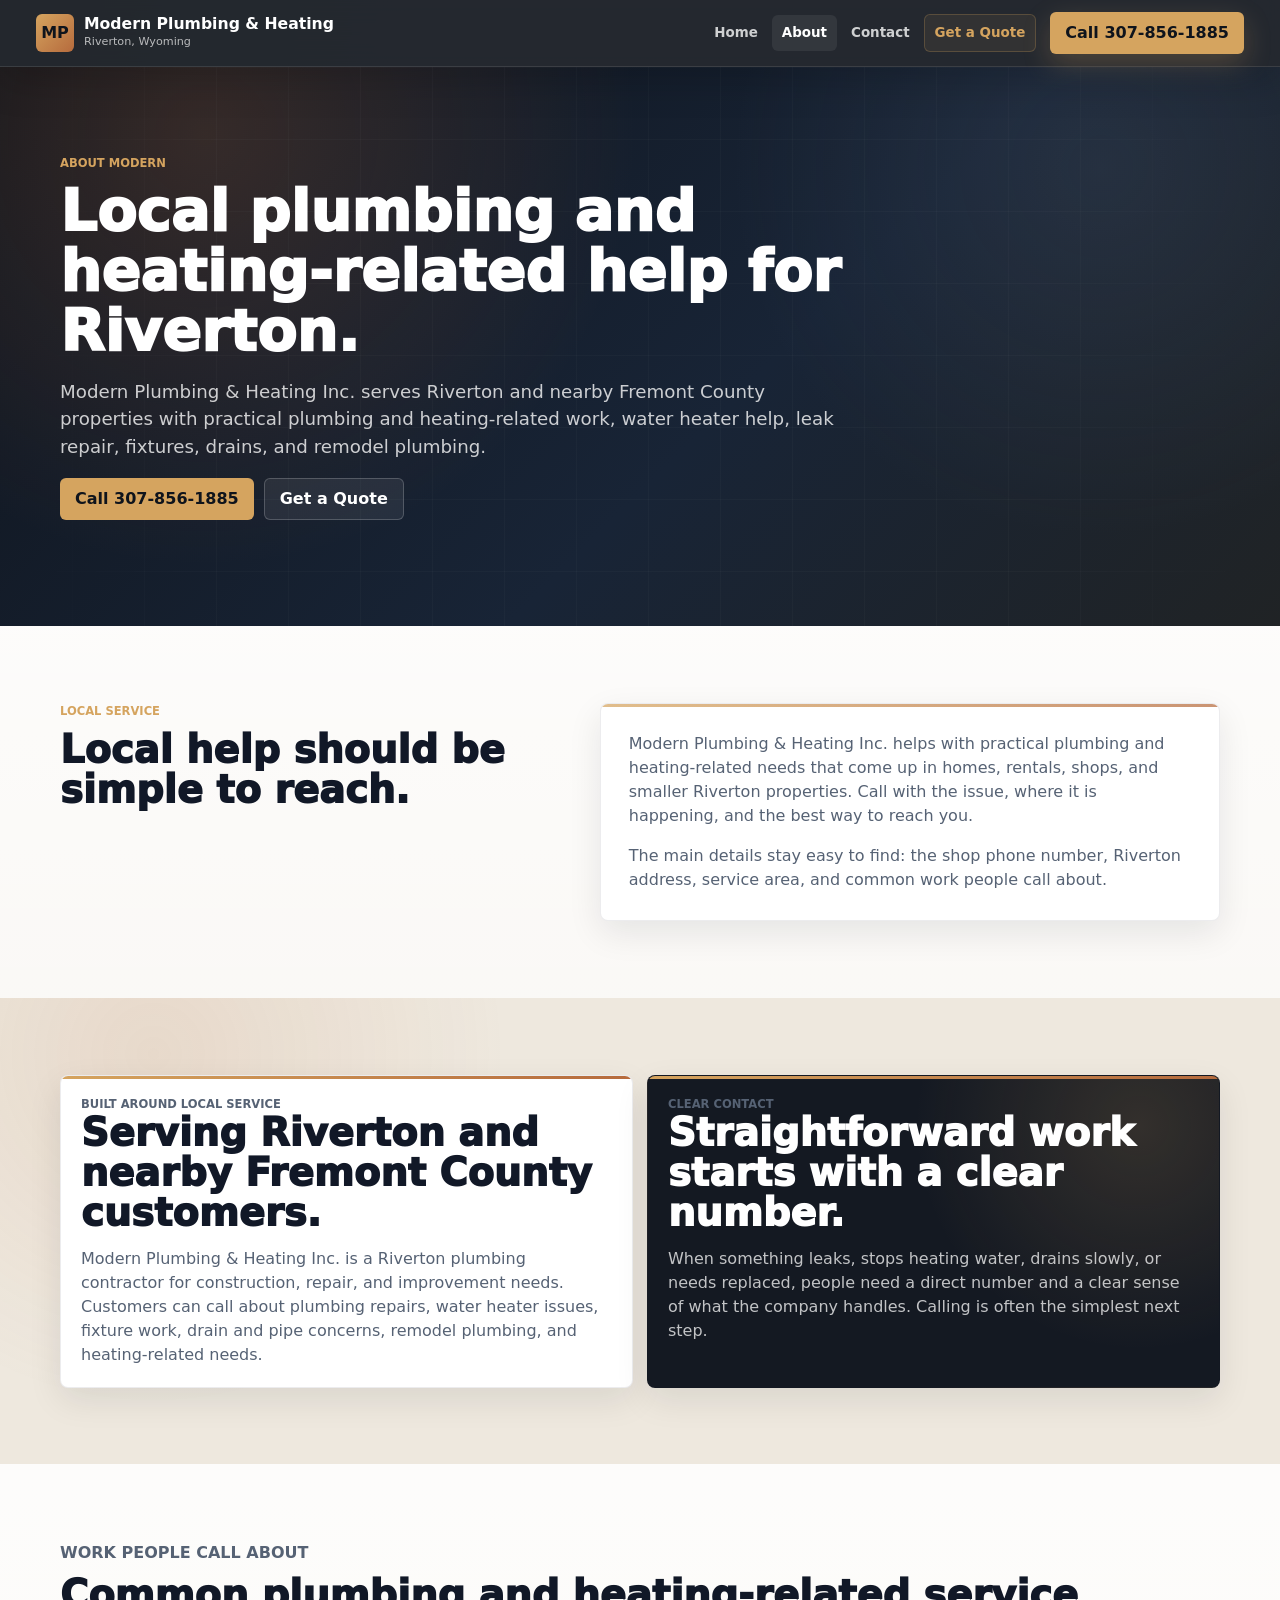
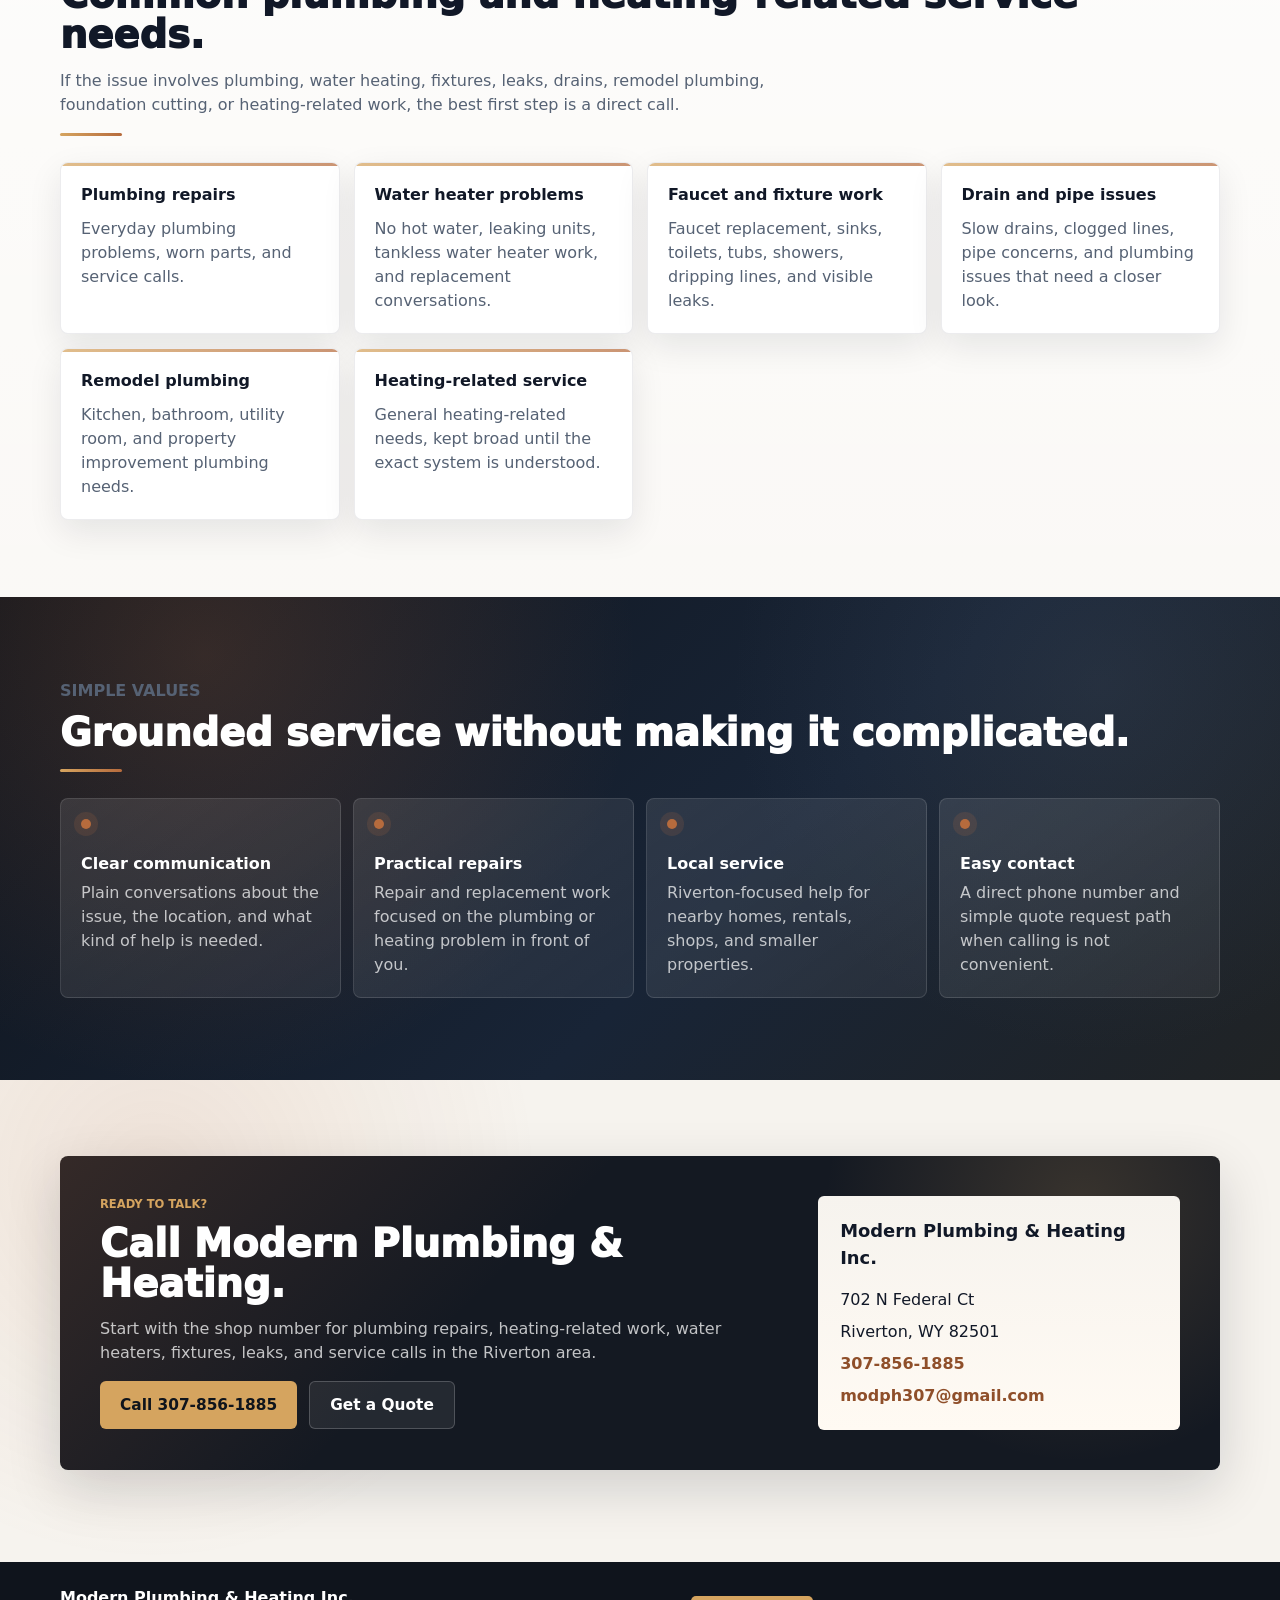
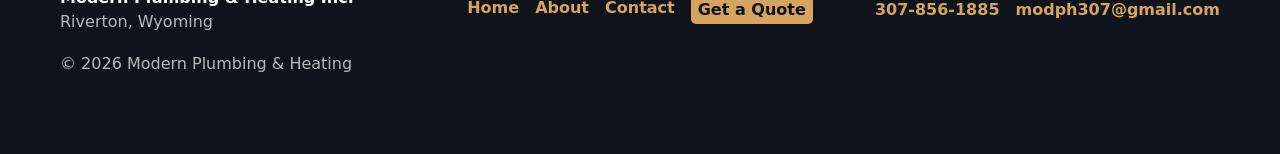
==== commit 17be2e78: "Refine site scale and copy" ====
--- a/about.html
+++ b/about.html
@@ -6,7 +6,7 @@
   <title>About Modern Plumbing & Heating | Riverton, WY</title>
   <meta
     name="description"
-    content="About Modern Plumbing & Heating Inc. in Riverton, WY. Local plumbing and heating service for repairs, water heaters, leak repair, fixtures, remodel plumbing, and nearby Fremont County calls."
+    content="About Modern Plumbing & Heating Inc. in Riverton, WY. Local plumbing and heating-related work for repairs, water heaters, leak repair, fixtures, remodel plumbing, and nearby Fremont County calls."
   />
   <link rel="icon" type="image/svg+xml" href="favicon.svg" />
   <link rel="stylesheet" href="styles.css" />
@@ -63,10 +63,10 @@
     <section class="page-hero section-dark">
       <div class="page-hero-inner">
         <p class="eyebrow">About Modern</p>
-        <h1>Local plumbing and heating help for Riverton.</h1>
+        <h1>Local plumbing and heating-related help for Riverton.</h1>
         <p>
           Modern Plumbing & Heating Inc. serves Riverton and nearby Fremont County properties with
-          practical plumbing and heating service, clear phone contact, and plain-English help.
+          practical plumbing and heating-related work, water heater help, leak repair, fixtures, drains, and remodel plumbing.
         </p>
         <div class="hero-actions">
           <a class="button button-primary" href="tel:13078561885">Call 307-856-1885</a>
@@ -79,17 +79,17 @@
       <div class="split-layout">
         <div>
           <p class="eyebrow">Local Service</p>
-          <h2>A Riverton contractor should be simple to understand and easy to reach.</h2>
+          <h2>Local help should be simple to reach.</h2>
         </div>
         <div class="text-panel">
           <p>
-            Modern Plumbing & Heating Inc. helps with practical plumbing and heating needs that come
-            up in homes, rentals, shops, and smaller Riverton properties. The goal is straightforward:
-            make it easy to call, explain the issue, and get the next step moving.
-          </p>
-          <p>
-            Customers should not have to sort through scattered listings to find the basic details.
-            The business name, phone number, address, service area, and common work stay easy to find.
+            Modern Plumbing & Heating Inc. helps with practical plumbing and heating-related needs that come
+            up in homes, rentals, shops, and smaller Riverton properties. Call with the issue,
+            where it is happening, and the best way to reach you.
+          </p>
+          <p>
+            The main details stay easy to find: the shop phone number, Riverton address,
+            service area, and common work people call about.
           </p>
         </div>
       </div>
@@ -101,10 +101,10 @@
           <p class="eyebrow">Built Around Local Service</p>
           <h2>Serving Riverton and nearby Fremont County customers.</h2>
           <p>
-            Modern Plumbing & Heating Inc. is a local plumbing contractor for construction,
-            repair, and improvement needs around Riverton. Customers can call about plumbing repairs,
-            water heater issues, fixture work, drain and pipe concerns, remodel plumbing, and general
-            heating-related service needs.
+            Modern Plumbing & Heating Inc. is a Riverton plumbing contractor for construction,
+            repair, and improvement needs. Customers can call about plumbing repairs,
+            water heater issues, fixture work, drain and pipe concerns, remodel plumbing, and
+            heating-related needs.
           </p>
         </article>
         <article class="depth-card dark-card">
@@ -112,8 +112,7 @@
           <h2>Straightforward work starts with a clear number.</h2>
           <p>
             When something leaks, stops heating water, drains slowly, or needs replaced, people need
-            a real local business and plain information about what to call for. The phone number stays
-            visible because calling is often the simplest next step.
+            a direct number and a clear sense of what the company handles. Calling is often the simplest next step.
           </p>
         </article>
       </div>
@@ -125,7 +124,7 @@
         <h2>Common plumbing and heating-related service needs.</h2>
         <p>
           If the issue involves plumbing, water heating, fixtures, leaks, drains, remodel plumbing,
-          foundation cutting, or general heating-related service, the best first step is a direct call.
+          foundation cutting, or heating-related work, the best first step is a direct call.
         </p>
       </div>
 
@@ -152,7 +151,7 @@
         </article>
         <article class="mini-card">
           <strong>Heating-related service</strong>
-          <p>General heating-related service support, kept broad until the exact system is understood.</p>
+          <p>General heating-related needs, kept broad until the exact system is understood.</p>
         </article>
       </div>
     </section>
@@ -193,7 +192,7 @@
           <p class="eyebrow">Ready To Talk?</p>
           <h2>Call Modern Plumbing & Heating.</h2>
           <p>
-            Start with the shop number for plumbing repairs, heating service, water heaters,
+            Start with the shop number for plumbing repairs, heating-related work, water heaters,
             fixtures, leaks, and service calls in the Riverton area.
           </p>
           <div class="cta-row">
--- a/styles.css
+++ b/styles.css
@@ -13,8 +13,8 @@
   --copper-dark: #8f4f2a;
   --gold: #d5a45f;
   --sage: #72806f;
-  --shadow: 0 24px 70px rgba(15, 20, 28, 0.18);
-  --shadow-soft: 0 16px 44px rgba(15, 20, 28, 0.1);
+  --shadow: 0 18px 54px rgba(15, 20, 28, 0.16);
+  --shadow-soft: 0 12px 34px rgba(15, 20, 28, 0.09);
   --radius: 8px;
   --max: 1160px;
 }
@@ -69,9 +69,9 @@
   display: grid;
   grid-template-columns: 1fr auto auto;
   align-items: center;
-  gap: 22px;
+  gap: 14px;
   width: 100%;
-  padding: 16px clamp(18px, 4vw, 48px);
+  padding: 12px clamp(16px, 3vw, 36px);
   color: var(--white);
   background: rgba(15, 20, 28, 0.91);
   border-bottom: 1px solid rgba(255, 255, 255, 0.1);
@@ -82,7 +82,7 @@
 .brand {
   display: inline-flex;
   align-items: center;
-  gap: 12px;
+  gap: 10px;
   min-width: 0;
   border-radius: 8px;
 }
@@ -90,9 +90,9 @@
 .brand-mark {
   display: grid;
   place-items: center;
-  flex: 0 0 44px;
-  width: 44px;
-  height: 44px;
+  flex: 0 0 38px;
+  width: 38px;
+  height: 38px;
   color: var(--deep);
   background: linear-gradient(135deg, var(--gold), var(--copper));
   border-radius: 6px;
@@ -107,27 +107,27 @@
 
 .brand strong {
   display: block;
-  font-size: clamp(0.94rem, 1.6vw, 1.04rem);
+  font-size: clamp(0.88rem, 1.4vw, 0.98rem);
   line-height: 1.1;
 }
 
 .brand small {
   display: block;
-  margin-top: 3px;
+  margin-top: 2px;
   color: rgba(255, 255, 255, 0.68);
-  font-size: 0.76rem;
+  font-size: 0.7rem;
 }
 
 .site-nav {
   display: flex;
   align-items: center;
-  gap: 6px;
+  gap: 4px;
 }
 
 .site-nav a {
-  padding: 10px 12px;
+  padding: 8px 10px;
   color: rgba(255, 255, 255, 0.78);
-  font-size: 0.92rem;
+  font-size: 0.84rem;
   font-weight: 700;
   border-radius: 6px;
 }
@@ -157,8 +157,8 @@
   display: inline-flex;
   align-items: center;
   justify-content: center;
-  min-height: 46px;
-  padding: 12px 18px;
+  min-height: 42px;
+  padding: 10px 15px;
   border-radius: 6px;
   font-weight: 850;
   line-height: 1.1;
@@ -181,8 +181,8 @@
 
 .nav-toggle {
   display: none;
-  width: 44px;
-  height: 44px;
+  width: 40px;
+  height: 40px;
   border: 1px solid rgba(255, 255, 255, 0.18);
   border-radius: 6px;
   color: var(--white);
@@ -198,7 +198,7 @@
 }
 
 .section {
-  padding: clamp(64px, 9vw, 112px) clamp(18px, 4vw, 48px);
+  padding: clamp(46px, 6vw, 78px) clamp(18px, 4vw, 42px);
 }
 
 .section-dark {
@@ -212,8 +212,8 @@
 .hero {
   position: relative;
   overflow: hidden;
-  min-height: calc(100vh - 78px);
-  padding: clamp(70px, 9vw, 118px) clamp(18px, 4vw, 48px) clamp(42px, 7vw, 76px);
+  min-height: auto;
+  padding: clamp(54px, 7vw, 88px) clamp(18px, 4vw, 42px) clamp(34px, 5vw, 58px);
 }
 
 .hero::before {
@@ -264,9 +264,9 @@
   position: relative;
   z-index: 1;
   display: grid;
-  grid-template-columns: minmax(0, 1.02fr) minmax(380px, 0.82fr);
+  grid-template-columns: minmax(0, 1.02fr) minmax(340px, 0.78fr);
   align-items: center;
-  gap: clamp(38px, 6vw, 76px);
+  gap: clamp(32px, 5vw, 56px);
 }
 
 .hero-copy {
@@ -274,9 +274,9 @@
 }
 
 .eyebrow {
-  margin: 0 0 14px;
+  margin: 0 0 10px;
   color: var(--gold);
-  font-size: 0.78rem;
+  font-size: 0.72rem;
   font-weight: 900;
   letter-spacing: 0;
   text-transform: uppercase;
@@ -298,34 +298,34 @@
 
 h1 {
   max-width: 870px;
-  margin-bottom: 20px;
-  font-size: clamp(2.75rem, 6.4vw, 5.8rem);
+  margin-bottom: 16px;
+  font-size: clamp(2.2rem, 4.7vw, 4.25rem);
   font-weight: 950;
 }
 
 h2 {
-  margin-bottom: 18px;
-  font-size: clamp(2rem, 4vw, 3.45rem);
+  margin-bottom: 14px;
+  font-size: clamp(1.55rem, 3vw, 2.45rem);
   font-weight: 920;
 }
 
 h3 {
-  margin-bottom: 10px;
-  font-size: 1.18rem;
+  margin-bottom: 8px;
+  font-size: 1rem;
 }
 
 .hero-subhead {
   max-width: 720px;
-  margin-bottom: 30px;
+  margin-bottom: 24px;
   color: rgba(255, 255, 255, 0.78);
-  font-size: clamp(1.06rem, 2vw, 1.3rem);
+  font-size: clamp(1rem, 1.6vw, 1.16rem);
 }
 
 .hero-actions {
   display: flex;
   flex-wrap: wrap;
-  gap: 12px;
-  margin-bottom: 22px;
+  gap: 10px;
+  margin-bottom: 18px;
 }
 
 .cta-row {
@@ -384,8 +384,8 @@
 
 .hero-visual {
   position: relative;
-  min-height: 540px;
-  padding: clamp(18px, 3vw, 26px);
+  min-height: 430px;
+  padding: clamp(16px, 2.5vw, 22px);
   overflow: hidden;
   background:
     radial-gradient(circle at 82% 12%, rgba(213, 164, 95, 0.2), transparent 14rem),
@@ -393,7 +393,7 @@
     linear-gradient(180deg, rgba(255, 255, 255, 0.05), transparent);
   border: 1px solid rgba(255, 255, 255, 0.16);
   border-radius: var(--radius);
-  box-shadow: 0 34px 90px rgba(0, 0, 0, 0.32);
+  box-shadow: 0 24px 70px rgba(0, 0, 0, 0.28);
 }
 
 .hero-visual::before {
@@ -421,8 +421,8 @@
   display: flex;
   flex-direction: column;
   justify-content: space-between;
-  min-height: 492px;
-  padding: clamp(18px, 3vw, 28px);
+  min-height: 390px;
+  padding: clamp(16px, 2.5vw, 22px);
   background: rgba(246, 243, 238, 0.96);
   border: 1px solid rgba(255, 255, 255, 0.36);
   border-radius: 6px;
@@ -450,7 +450,7 @@
 
 .board-header {
   align-items: center;
-  padding: 14px 16px;
+  padding: 12px 14px;
   color: var(--white);
   background: var(--deep);
   border-radius: 6px;
@@ -469,16 +469,16 @@
 
 .board-main {
   display: grid;
-  grid-template-columns: 74px minmax(0, 1fr);
-  gap: 18px;
+  grid-template-columns: 62px minmax(0, 1fr);
+  gap: 15px;
   align-items: start;
-  padding: 30px 0 26px;
+  padding: 22px 0 20px;
 }
 
 .board-icon {
   position: relative;
-  width: 74px;
-  height: 74px;
+  width: 62px;
+  height: 62px;
   background: linear-gradient(135deg, var(--gold), var(--copper));
   border-radius: 6px;
   box-shadow: 0 16px 30px rgba(182, 107, 61, 0.24);
@@ -492,15 +492,15 @@
 }
 
 .board-icon::before {
-  inset: 17px;
-  border: 8px solid rgba(15, 20, 28, 0.78);
+  inset: 14px;
+  border: 7px solid rgba(15, 20, 28, 0.78);
 }
 
 .board-icon::after {
-  right: -8px;
-  bottom: 18px;
-  width: 34px;
-  height: 10px;
+  right: -7px;
+  bottom: 15px;
+  width: 30px;
+  height: 9px;
   background: rgba(15, 20, 28, 0.78);
 }
 
@@ -517,12 +517,12 @@
 .board-main strong,
 .status-card strong {
   display: block;
-  font-size: clamp(1.1rem, 2vw, 1.55rem);
+  font-size: clamp(1rem, 1.6vw, 1.32rem);
   line-height: 1.1;
 }
 
 .board-main p {
-  margin: 12px 0 0;
+  margin: 10px 0 0;
   color: var(--steel);
 }
 
@@ -535,9 +535,9 @@
 .board-list div {
   display: flex;
   align-items: center;
-  gap: 10px;
-  min-height: 48px;
-  padding: 12px 14px;
+  gap: 9px;
+  min-height: 42px;
+  padding: 10px 12px;
   background: var(--white);
   border: 1px solid rgba(17, 24, 39, 0.08);
   border-radius: 6px;
@@ -556,8 +556,8 @@
 }
 
 .board-footer {
-  margin-top: 20px;
-  padding-top: 18px;
+  margin-top: 16px;
+  padding-top: 14px;
   color: var(--steel);
   border-top: 1px solid rgba(17, 24, 39, 0.1);
   font-size: 0.86rem;
@@ -625,7 +625,7 @@
   display: grid;
   grid-template-columns: repeat(4, minmax(0, 1fr));
   gap: 1px;
-  margin-top: clamp(42px, 6vw, 64px);
+  margin-top: clamp(30px, 5vw, 46px);
   overflow: hidden;
   background: rgba(255, 255, 255, 0.12);
   border: 1px solid rgba(255, 255, 255, 0.14);
@@ -637,19 +637,19 @@
   display: flex;
   align-items: center;
   gap: 12px;
-  min-height: 76px;
-  padding: 18px;
+  min-height: 62px;
+  padding: 14px 16px;
   background: rgba(15, 20, 28, 0.48);
 }
 
 .trust-strip strong {
-  font-size: 0.96rem;
+  font-size: 0.88rem;
 }
 
 .page-hero {
   position: relative;
   overflow: hidden;
-  padding: clamp(74px, 10vw, 132px) clamp(18px, 4vw, 48px);
+  padding: clamp(54px, 7vw, 88px) clamp(18px, 4vw, 42px);
 }
 
 .page-hero::before {
@@ -671,24 +671,24 @@
 
 .page-hero h1 {
   max-width: 920px;
-  font-size: clamp(2.55rem, 5.6vw, 5.25rem);
+  font-size: clamp(2.05rem, 4.5vw, 3.75rem);
 }
 
 .page-hero p:not(.eyebrow) {
   max-width: 780px;
   color: rgba(255, 255, 255, 0.78);
-  font-size: clamp(1.06rem, 2vw, 1.28rem);
+  font-size: clamp(1rem, 1.6vw, 1.14rem);
 }
 
 .section-heading {
-  margin-bottom: 34px;
+  margin-bottom: 26px;
 }
 
 .section-heading::after {
   display: block;
-  width: 74px;
+  width: 62px;
   height: 3px;
-  margin-top: 22px;
+  margin-top: 16px;
   content: "";
   background: linear-gradient(90deg, var(--gold), var(--copper));
   border-radius: 999px;
@@ -701,7 +701,7 @@
 .section-heading p {
   max-width: 720px;
   color: var(--steel);
-  font-size: 1.06rem;
+  font-size: 1rem;
 }
 
 .section-heading.compact {
@@ -732,8 +732,8 @@
   position: relative;
   display: flex;
   flex-direction: column;
-  min-height: 340px;
-  padding: 24px;
+  min-height: 260px;
+  padding: 20px;
   overflow: hidden;
   background: var(--white);
   border: 1px solid rgba(17, 24, 39, 0.08);
@@ -753,8 +753,8 @@
 
 .service-card:hover {
   border-color: rgba(182, 107, 61, 0.28);
-  box-shadow: 0 22px 58px rgba(15, 20, 28, 0.14);
-  transform: translateY(-4px);
+  box-shadow: 0 18px 44px rgba(15, 20, 28, 0.12);
+  transform: translateY(-2px);
 }
 
 .service-card:nth-child(7) {
@@ -764,9 +764,9 @@
 .card-icon {
   position: relative;
   display: inline-block;
-  width: 42px;
-  height: 42px;
-  margin-bottom: 30px;
+  width: 36px;
+  height: 36px;
+  margin-bottom: 20px;
   background: #ead4b8;
   border-radius: 6px;
 }
@@ -784,57 +784,57 @@
 .icon-remodel::before,
 .icon-drain::before,
 .icon-heat::before {
-  inset: 13px 8px;
-  border-top: 4px solid var(--deep);
-  border-bottom: 4px solid var(--deep);
+  inset: 11px 7px;
+  border-top: 3px solid var(--deep);
+  border-bottom: 3px solid var(--deep);
   border-radius: 999px;
 }
 
 .icon-water::after,
 .icon-leak::after {
-  left: 18px;
-  top: 9px;
-  width: 8px;
-  height: 18px;
+  left: 15px;
+  top: 8px;
+  width: 7px;
+  height: 15px;
   background: var(--copper-dark);
   border-radius: 8px 8px 12px 12px;
 }
 
 .icon-fixture::after {
-  top: 10px;
-  right: 9px;
-  width: 12px;
-  height: 22px;
-  border: 4px solid var(--copper-dark);
+  top: 9px;
+  right: 8px;
+  width: 10px;
+  height: 18px;
+  border: 3px solid var(--copper-dark);
   border-left: 0;
   border-radius: 0 12px 12px 0;
 }
 
 .icon-remodel::after {
-  right: 9px;
-  bottom: 9px;
-  width: 18px;
-  height: 18px;
-  border: 4px solid var(--copper-dark);
+  right: 8px;
+  bottom: 8px;
+  width: 15px;
+  height: 15px;
+  border: 3px solid var(--copper-dark);
   border-top: 0;
   border-left: 0;
 }
 
 .icon-drain::after {
-  left: 11px;
-  bottom: 9px;
-  width: 20px;
-  height: 8px;
-  border: 4px solid var(--copper-dark);
+  left: 9px;
+  bottom: 8px;
+  width: 18px;
+  height: 7px;
+  border: 3px solid var(--copper-dark);
   border-top: 0;
   border-radius: 0 0 999px 999px;
 }
 
 .icon-heat::after {
-  left: 11px;
-  top: 8px;
-  width: 20px;
-  height: 25px;
+  left: 9px;
+  top: 7px;
+  width: 18px;
+  height: 22px;
   background:
     radial-gradient(circle at 50% 76%, var(--copper-dark) 0 5px, transparent 6px),
     linear-gradient(135deg, transparent 0 40%, var(--copper-dark) 42% 56%, transparent 58%);
@@ -842,7 +842,7 @@
 }
 
 .service-card p {
-  margin-bottom: 18px;
+  margin-bottom: 14px;
   color: var(--steel);
 }
 
@@ -852,7 +852,7 @@
 
 .card-examples {
   display: grid;
-  gap: 8px;
+  gap: 6px;
   margin: auto 0 0;
   padding: 0;
   list-style: none;
@@ -862,7 +862,7 @@
   position: relative;
   padding-left: 20px;
   color: var(--steel);
-  font-size: 0.9rem;
+  font-size: 0.86rem;
   font-weight: 760;
 }
 
@@ -893,7 +893,7 @@
 .problem-grid {
   display: grid;
   grid-template-columns: repeat(2, minmax(0, 1fr));
-  gap: 14px;
+  gap: 12px;
 }
 
 .problem-grid article,
@@ -901,7 +901,7 @@
 .depth-card {
   position: relative;
   overflow: hidden;
-  padding: 24px;
+  padding: 20px;
   background: var(--white);
   border: 1px solid rgba(17, 24, 39, 0.08);
   border-radius: var(--radius);
@@ -920,8 +920,8 @@
 
 .problem-grid strong {
   display: block;
-  margin-bottom: 10px;
-  font-size: 1.05rem;
+  margin-bottom: 8px;
+  font-size: 1rem;
 }
 
 .problem-grid p,
@@ -953,8 +953,8 @@
 
 .prep-item {
   position: relative;
-  min-height: 76px;
-  padding: 20px 18px 18px 50px;
+  min-height: 60px;
+  padding: 16px 16px 15px 44px;
   background: var(--white);
   border: 1px solid rgba(17, 24, 39, 0.08);
   border-radius: var(--radius);
@@ -964,10 +964,10 @@
 
 .prep-item::before {
   position: absolute;
-  top: 23px;
-  left: 20px;
-  width: 14px;
-  height: 14px;
+  top: 20px;
+  left: 18px;
+  width: 11px;
+  height: 11px;
   content: "";
   background: linear-gradient(135deg, var(--gold), var(--copper));
   border-radius: 4px;
@@ -976,15 +976,15 @@
 .faq-grid {
   display: grid;
   grid-template-columns: repeat(5, minmax(0, 1fr));
-  gap: 14px;
+  gap: 12px;
 }
 
 .faq-card {
-  min-height: 220px;
+  min-height: 170px;
 }
 
 .faq-card h3 {
-  font-size: 1.03rem;
+  font-size: 0.98rem;
 }
 
 .about-depth-section {
@@ -996,11 +996,11 @@
 .about-depth-grid {
   display: grid;
   grid-template-columns: repeat(2, minmax(0, 1fr));
-  gap: 16px;
+  gap: 14px;
 }
 
 .depth-card {
-  min-height: 360px;
+  min-height: 260px;
 }
 
 .depth-card.dark-card {
@@ -1022,13 +1022,13 @@
 .process-grid {
   display: grid;
   grid-template-columns: repeat(3, minmax(0, 1fr));
-  gap: 16px;
+  gap: 14px;
 }
 
 .process-card {
   position: relative;
-  min-height: 245px;
-  padding: 28px;
+  min-height: 180px;
+  padding: 22px;
   background: var(--charcoal);
   border: 1px solid rgba(255, 255, 255, 0.08);
   border-radius: var(--radius);
@@ -1039,9 +1039,9 @@
 .process-card span {
   display: grid;
   place-items: center;
-  width: 44px;
-  height: 44px;
-  margin-bottom: 46px;
+  width: 36px;
+  height: 36px;
+  margin-bottom: 26px;
   color: var(--deep);
   background: var(--gold);
   border-radius: 6px;
@@ -1058,20 +1058,20 @@
 }
 
 .why-section {
-  padding-block: clamp(70px, 10vw, 118px);
+  padding-block: clamp(48px, 7vw, 82px);
 }
 
 .why-layout {
   display: grid;
-  grid-template-columns: minmax(0, 0.85fr) minmax(360px, 1fr);
+  grid-template-columns: minmax(0, 0.85fr) minmax(340px, 1fr);
   align-items: start;
-  gap: clamp(34px, 6vw, 78px);
+  gap: clamp(28px, 5vw, 58px);
 }
 
 .why-layout > div:first-child p {
   max-width: 640px;
   color: rgba(255, 255, 255, 0.74);
-  font-size: 1.08rem;
+  font-size: 1rem;
 }
 
 .why-layout > div:first-child p:last-child {
@@ -1081,12 +1081,12 @@
 .trust-panel {
   display: grid;
   grid-template-columns: repeat(2, minmax(0, 1fr));
-  gap: 14px;
+  gap: 12px;
 }
 
 .trust-item {
-  min-height: 190px;
-  padding: 22px;
+  min-height: 145px;
+  padding: 18px;
   background: linear-gradient(145deg, rgba(255, 255, 255, 0.1), rgba(255, 255, 255, 0.055));
   border: 1px solid rgba(255, 255, 255, 0.12);
   border-radius: var(--radius);
@@ -1094,8 +1094,8 @@
 
 .trust-item strong {
   display: block;
-  margin: 22px 0 8px;
-  font-size: 1.08rem;
+  margin: 16px 0 7px;
+  font-size: 1rem;
 }
 
 .trust-item p {
@@ -1112,8 +1112,8 @@
 
 .jobs-layout {
   display: grid;
-  grid-template-columns: minmax(0, 0.72fr) minmax(360px, 1fr);
-  gap: clamp(28px, 6vw, 70px);
+  grid-template-columns: minmax(0, 0.72fr) minmax(340px, 1fr);
+  gap: clamp(24px, 5vw, 54px);
   align-items: start;
 }
 
@@ -1125,8 +1125,8 @@
 
 .job-item {
   position: relative;
-  min-height: 64px;
-  padding: 19px 18px 17px 50px;
+  min-height: 54px;
+  padding: 15px 16px 14px 44px;
   background: var(--white);
   border: 1px solid rgba(17, 24, 39, 0.08);
   border-radius: var(--radius);
@@ -1137,10 +1137,10 @@
 
 .job-item::before {
   position: absolute;
-  top: 21px;
-  left: 20px;
-  width: 14px;
-  height: 14px;
+  top: 18px;
+  left: 18px;
+  width: 11px;
+  height: 11px;
   content: "";
   background: linear-gradient(135deg, var(--gold), var(--copper));
   border-radius: 4px;
@@ -1153,17 +1153,17 @@
 }
 
 .area-section {
-  padding-block: clamp(58px, 8vw, 96px);
+  padding-block: clamp(44px, 6vw, 72px);
   background: var(--paper-deep);
 }
 
 .area-card {
   position: relative;
   display: grid;
-  grid-template-columns: minmax(0, 1fr) minmax(320px, 0.62fr);
-  gap: clamp(26px, 5vw, 58px);
+  grid-template-columns: minmax(0, 1fr) minmax(300px, 0.58fr);
+  gap: clamp(22px, 4vw, 42px);
   align-items: stretch;
-  padding: clamp(26px, 5vw, 48px);
+  padding: clamp(22px, 4vw, 38px);
   overflow: hidden;
   background: var(--white);
   border: 1px solid rgba(17, 24, 39, 0.08);
@@ -1174,15 +1174,15 @@
 .area-card p:not(.eyebrow) {
   max-width: 690px;
   color: var(--steel);
-  font-size: 1.06rem;
+  font-size: 1rem;
 }
 
 .area-panel {
   display: flex;
   flex-direction: column;
   justify-content: center;
-  gap: 12px;
-  padding: 24px;
+  gap: 10px;
+  padding: 20px;
   color: var(--white);
   background:
     linear-gradient(135deg, rgba(213, 164, 95, 0.16), transparent 42%),
@@ -1210,7 +1210,7 @@
 }
 
 .contact-section {
-  padding-bottom: clamp(74px, 10vw, 128px);
+  padding-bottom: clamp(56px, 8vw, 92px);
   background:
     radial-gradient(circle at 12% 20%, rgba(182, 107, 61, 0.13), transparent 24rem),
     var(--paper);
@@ -1218,10 +1218,10 @@
 
 .contact-card {
   display: grid;
-  grid-template-columns: minmax(0, 1fr) minmax(330px, 0.58fr);
-  gap: clamp(28px, 5vw, 64px);
+  grid-template-columns: minmax(0, 1fr) minmax(300px, 0.54fr);
+  gap: clamp(24px, 4vw, 48px);
   align-items: stretch;
-  padding: clamp(26px, 5vw, 52px);
+  padding: clamp(24px, 4vw, 40px);
   color: var(--white);
   background:
     radial-gradient(circle at 88% 16%, rgba(213, 164, 95, 0.19), transparent 16rem),
@@ -1234,22 +1234,22 @@
 .contact-copy p:not(.eyebrow) {
   max-width: 690px;
   color: rgba(255, 255, 255, 0.74);
-  font-size: 1.08rem;
+  font-size: 1rem;
 }
 
 .button-large {
-  min-height: 54px;
-  padding-inline: 24px;
-  font-size: 1.02rem;
+  min-height: 48px;
+  padding-inline: 20px;
+  font-size: 0.96rem;
 }
 
 .contact-details {
   display: flex;
   flex-direction: column;
   justify-content: center;
-  gap: 10px;
+  gap: 8px;
   margin: 0;
-  padding: 26px;
+  padding: 22px;
   color: var(--ink);
   background:
     linear-gradient(180deg, var(--paper), #fffaf3);
@@ -1259,7 +1259,7 @@
 
 .contact-details strong {
   margin-bottom: 8px;
-  font-size: 1.25rem;
+  font-size: 1.12rem;
 }
 
 .contact-details a {
@@ -1275,14 +1275,14 @@
 
 .split-layout {
   display: grid;
-  grid-template-columns: minmax(0, 0.78fr) minmax(360px, 1fr);
-  gap: clamp(28px, 6vw, 76px);
+  grid-template-columns: minmax(0, 0.78fr) minmax(340px, 1fr);
+  gap: clamp(24px, 5vw, 56px);
   align-items: start;
 }
 
 .text-panel {
   position: relative;
-  padding: clamp(22px, 4vw, 34px);
+  padding: clamp(20px, 3vw, 28px);
   overflow: hidden;
   background: var(--white);
   border: 1px solid rgba(17, 24, 39, 0.08);
@@ -1292,7 +1292,7 @@
 
 .text-panel p {
   color: var(--steel);
-  font-size: 1.06rem;
+  font-size: 1rem;
 }
 
 .text-panel p:last-child {
@@ -1302,13 +1302,13 @@
 .mini-card-grid {
   display: grid;
   grid-template-columns: repeat(4, minmax(0, 1fr));
-  gap: 16px;
+  gap: 14px;
 }
 
 .mini-card {
   position: relative;
-  min-height: 190px;
-  padding: 24px;
+  min-height: 150px;
+  padding: 20px;
   overflow: hidden;
   background: var(--white);
   border: 1px solid rgba(17, 24, 39, 0.08);
@@ -1333,14 +1333,14 @@
 .mini-card:hover,
 .contact-method-card:hover {
   border-color: rgba(182, 107, 61, 0.24);
-  box-shadow: 0 20px 52px rgba(15, 20, 28, 0.12);
+  box-shadow: 0 16px 40px rgba(15, 20, 28, 0.1);
   transform: translateY(-2px);
 }
 
 .mini-card strong {
   display: block;
-  margin-bottom: 14px;
-  font-size: 1.08rem;
+  margin-bottom: 10px;
+  font-size: 1rem;
 }
 
 .mini-card p {
@@ -1349,18 +1349,18 @@
 }
 
 .values-section {
-  padding-block: clamp(70px, 10vw, 118px);
+  padding-block: clamp(48px, 7vw, 82px);
 }
 
 .value-grid {
   display: grid;
   grid-template-columns: repeat(4, minmax(0, 1fr));
-  gap: 14px;
+  gap: 12px;
 }
 
 .value-card {
-  min-height: 230px;
-  padding: 24px;
+  min-height: 165px;
+  padding: 20px;
   background: linear-gradient(145deg, rgba(255, 255, 255, 0.1), rgba(255, 255, 255, 0.055));
   border: 1px solid rgba(255, 255, 255, 0.12);
   border-radius: var(--radius);
@@ -1370,7 +1370,7 @@
   display: inline-block;
   width: 10px;
   height: 10px;
-  margin-bottom: 34px;
+  margin-bottom: 20px;
   background: var(--copper);
   border-radius: 999px;
   box-shadow: 0 0 0 7px rgba(182, 107, 61, 0.16);
@@ -1394,13 +1394,13 @@
 .contact-method-grid {
   display: grid;
   grid-template-columns: 1.1fr repeat(2, minmax(0, 0.85fr));
-  gap: 16px;
+  gap: 14px;
 }
 
 .contact-method-card {
   position: relative;
-  min-height: 280px;
-  padding: clamp(24px, 4vw, 34px);
+  min-height: 210px;
+  padding: clamp(20px, 3vw, 28px);
   overflow: hidden;
   background: var(--white);
   border: 1px solid rgba(17, 24, 39, 0.08);
@@ -1422,7 +1422,7 @@
 
 .method-label {
   display: inline-block;
-  margin-bottom: 22px;
+  margin-bottom: 16px;
   color: var(--copper-dark);
   font-size: 0.78rem;
   font-weight: 900;
@@ -1435,7 +1435,7 @@
 
 .contact-method-card h2 {
   overflow-wrap: anywhere;
-  font-size: clamp(1.55rem, 3vw, 2.45rem);
+  font-size: clamp(1.25rem, 2.4vw, 1.9rem);
 }
 
 .contact-method-card p {
@@ -1459,20 +1459,20 @@
 
 .quote-layout {
   display: grid;
-  grid-template-columns: minmax(0, 0.62fr) minmax(430px, 1fr);
-  gap: clamp(28px, 6vw, 70px);
+  grid-template-columns: minmax(0, 0.62fr) minmax(390px, 1fr);
+  gap: clamp(24px, 5vw, 56px);
   align-items: start;
 }
 
 .quote-layout > div > p {
   max-width: 560px;
   color: var(--steel);
-  font-size: 1.06rem;
+  font-size: 1rem;
 }
 
 .prefer-call-card {
-  margin-top: 28px;
-  padding: 24px;
+  margin-top: 22px;
+  padding: 20px;
   color: var(--white);
   background:
     linear-gradient(135deg, rgba(213, 164, 95, 0.15), transparent 44%),
@@ -1484,7 +1484,7 @@
 .prefer-call-card strong {
   display: block;
   margin-bottom: 8px;
-  font-size: 1.18rem;
+  font-size: 1.08rem;
 }
 
 .prefer-call-card p {
@@ -1493,7 +1493,7 @@
 
 .quote-form {
   position: relative;
-  padding: clamp(22px, 4vw, 34px);
+  padding: clamp(20px, 3vw, 28px);
   overflow: hidden;
   background: var(--white);
   border: 1px solid rgba(17, 24, 39, 0.08);
@@ -1504,7 +1504,7 @@
 .form-grid {
   display: grid;
   grid-template-columns: repeat(2, minmax(0, 1fr));
-  gap: 16px;
+  gap: 14px;
 }
 
 .quote-form label {
@@ -1522,8 +1522,8 @@
 .quote-form select,
 .quote-form textarea {
   width: 100%;
-  min-height: 48px;
-  padding: 12px 13px;
+  min-height: 44px;
+  padding: 10px 12px;
   color: var(--ink);
   background: #fbfaf7;
   border: 1px solid rgba(17, 24, 39, 0.15);
@@ -1547,14 +1547,14 @@
 }
 
 .form-note {
-  margin: 18px 0;
+  margin: 14px 0;
   color: var(--steel);
   font-size: 0.95rem;
 }
 
 .form-alert {
-  margin: 0 0 18px;
-  padding: 14px 16px;
+  margin: 0 0 14px;
+  padding: 12px 14px;
   color: var(--ink);
   background: #f3dfbf;
   border: 1px solid rgba(182, 107, 61, 0.22);
@@ -1564,7 +1564,7 @@
 }
 
 .site-footer {
-  padding: 28px 18px 88px;
+  padding: 24px 18px 78px;
   color: rgba(255, 255, 255, 0.7);
   background: var(--deep);
 }
@@ -1620,7 +1620,7 @@
   left: 14px;
   z-index: 30;
   display: none;
-  min-height: 54px;
+  min-height: 52px;
   align-items: center;
   justify-content: center;
   color: var(--deep);
@@ -1666,7 +1666,7 @@
 
   .site-nav {
     position: fixed;
-    top: 77px;
+    top: 65px;
     right: 16px;
     left: 16px;
     display: grid;
@@ -1683,7 +1683,7 @@
   }
 
   .site-nav a {
-    padding: 15px 14px;
+    padding: 13px 14px;
     border-radius: 6px;
   }
 
@@ -1722,7 +1722,7 @@
   }
 
   .service-board {
-    min-height: 430px;
+    min-height: 360px;
   }
 
   .trust-strip {
@@ -1768,33 +1768,33 @@
   }
 
   .site-header {
-    padding: 12px 14px;
+    padding: 10px 14px;
   }
 
   .brand-mark {
-    flex-basis: 40px;
-    width: 40px;
-    height: 40px;
+    flex-basis: 36px;
+    width: 36px;
+    height: 36px;
   }
 
   .brand strong {
-    font-size: 0.9rem;
+    font-size: 0.86rem;
   }
 
   .brand small {
-    font-size: 0.72rem;
+    font-size: 0.68rem;
   }
 
   .hero {
-    padding-top: 52px;
+    padding-top: 42px;
   }
 
   h1 {
-    font-size: clamp(2.45rem, 14vw, 4rem);
+    font-size: clamp(1.95rem, 11vw, 3rem);
   }
 
   h2 {
-    font-size: clamp(1.85rem, 9vw, 2.7rem);
+    font-size: clamp(1.45rem, 7vw, 2.1rem);
   }
 
   .hero-actions,
@@ -1862,13 +1862,13 @@
   }
 
   .trust-strip div {
-    min-height: 64px;
-    padding: 15px;
+    min-height: 56px;
+    padding: 13px 14px;
   }
 
   .process-card {
     min-height: auto;
-    padding: 22px;
+    padding: 18px;
   }
 
   .process-card span {
@@ -1883,20 +1883,20 @@
   }
 
   .service-card {
-    padding: 22px;
+    padding: 18px;
   }
 
   .area-card {
-    padding: 22px;
+    padding: 18px;
   }
 
   .contact-card {
-    padding: 22px;
+    padding: 18px;
   }
 
   .contact-method-card,
   .quote-form {
-    padding: 22px;
+    padding: 18px;
   }
 
   .form-grid {
@@ -1904,7 +1904,7 @@
   }
 
   .contact-details {
-    padding: 20px;
+    padding: 18px;
   }
 
   .site-footer {
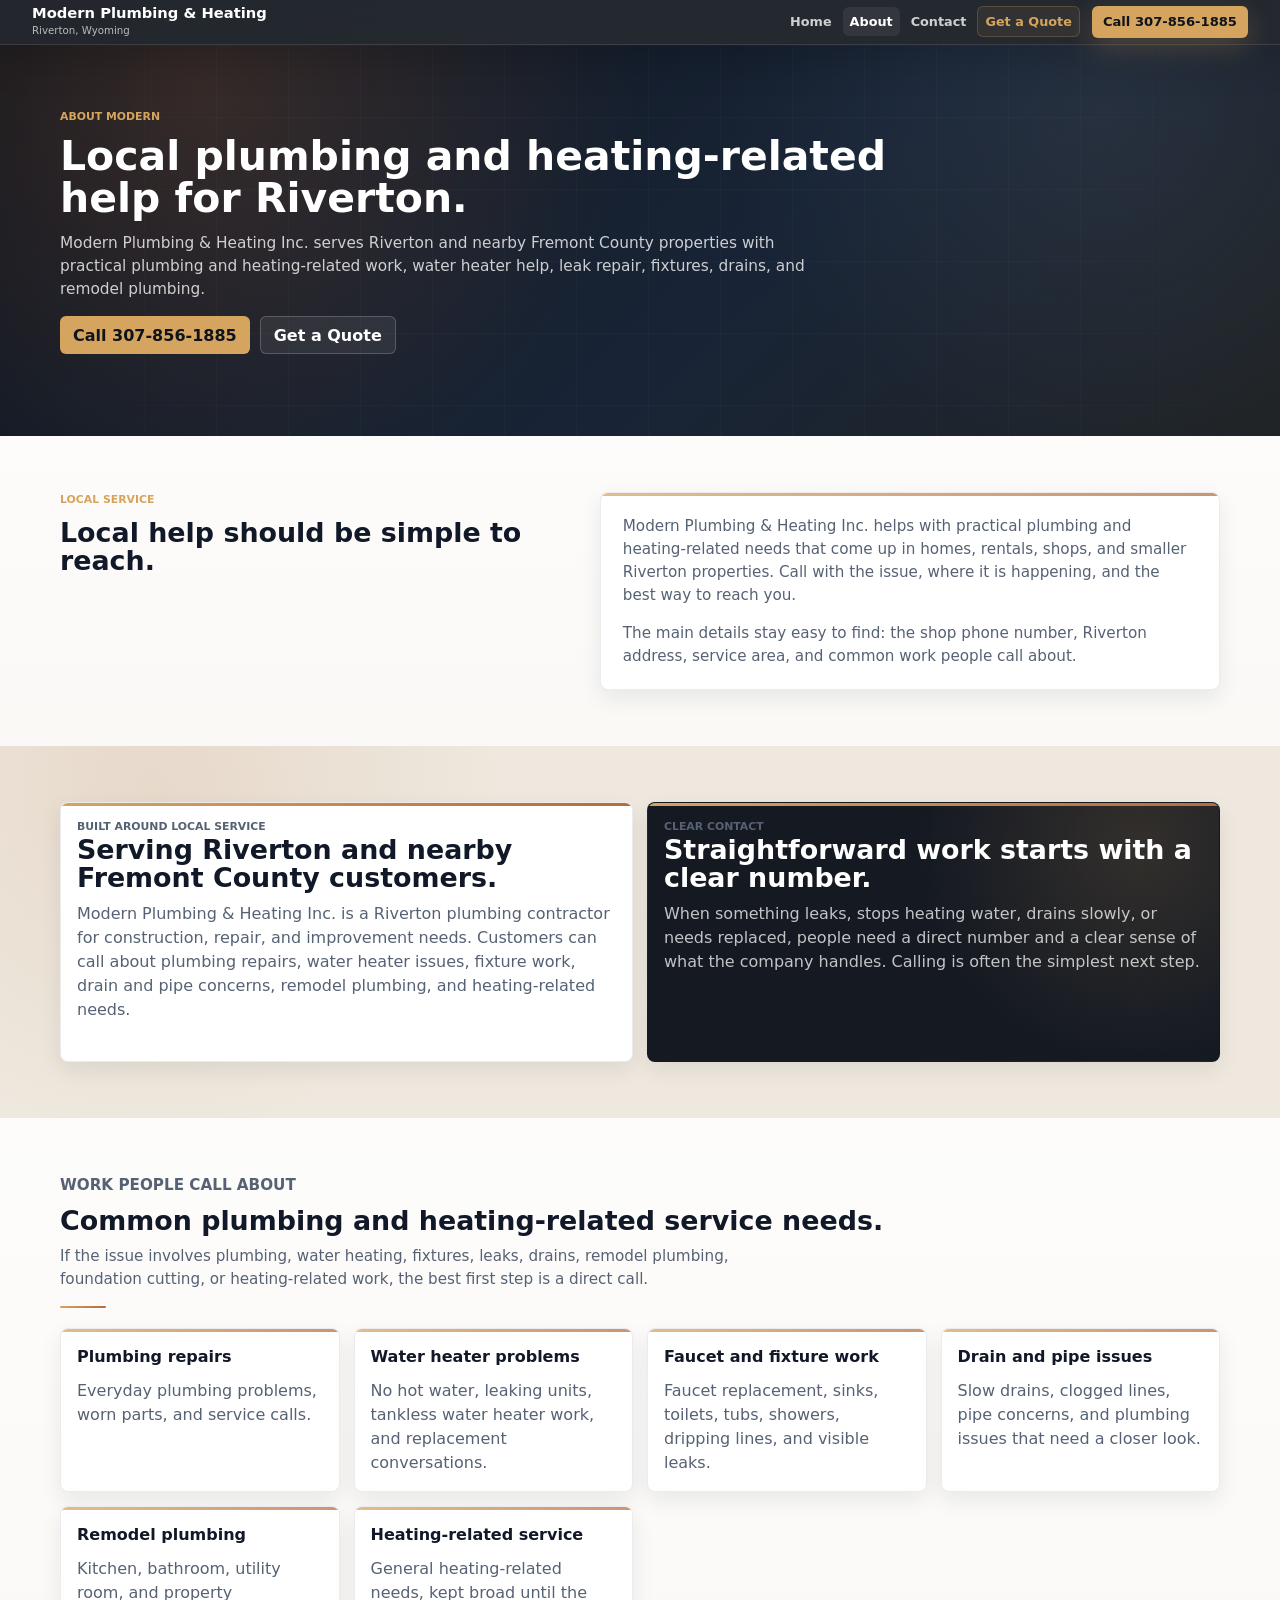
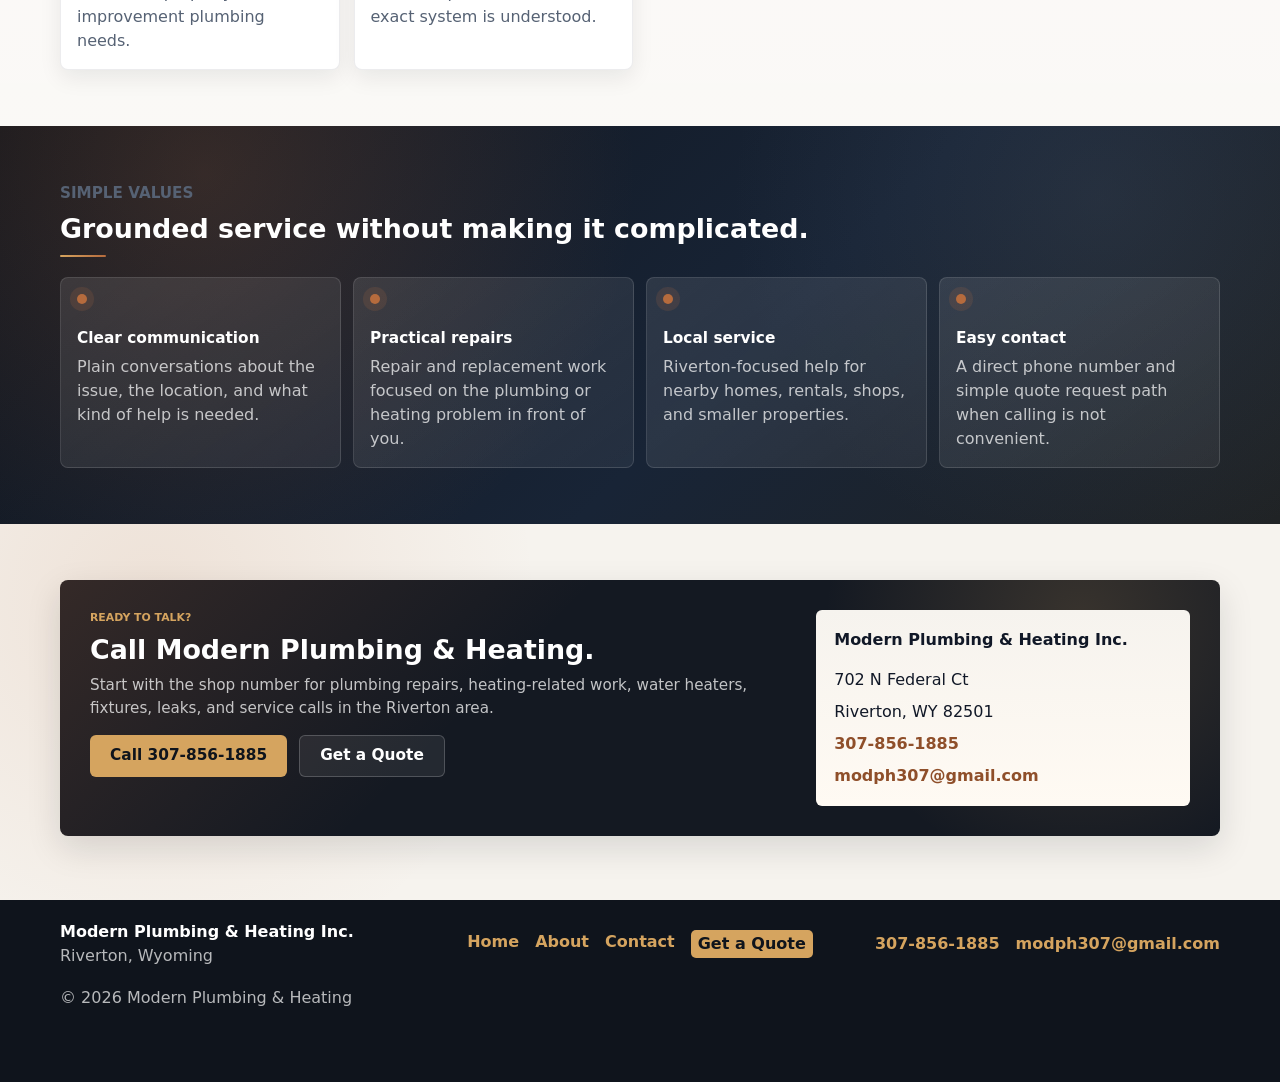
==== commit 82929441: "Simplify homepage and reduce visual scale" ====
--- a/about.html
+++ b/about.html
@@ -36,7 +36,6 @@
 <body>
   <header class="site-header" data-header>
     <a class="brand" href="index.html" aria-label="Modern Plumbing & Heating Inc. home">
-      <span class="brand-mark" aria-hidden="true">MP</span>
       <span>
         <strong>Modern Plumbing & Heating</strong>
         <small>Riverton, Wyoming</small>
--- a/styles.css
+++ b/styles.css
@@ -13,8 +13,8 @@
   --copper-dark: #8f4f2a;
   --gold: #d5a45f;
   --sage: #72806f;
-  --shadow: 0 18px 54px rgba(15, 20, 28, 0.16);
-  --shadow-soft: 0 12px 34px rgba(15, 20, 28, 0.09);
+  --shadow: 0 12px 34px rgba(15, 20, 28, 0.13);
+  --shadow-soft: 0 8px 22px rgba(15, 20, 28, 0.08);
   --radius: 8px;
   --max: 1160px;
 }
@@ -69,9 +69,9 @@
   display: grid;
   grid-template-columns: 1fr auto auto;
   align-items: center;
-  gap: 14px;
+  gap: 12px;
   width: 100%;
-  padding: 12px clamp(16px, 3vw, 36px);
+  padding: 5px clamp(16px, 3vw, 32px);
   color: var(--white);
   background: rgba(15, 20, 28, 0.91);
   border-bottom: 1px solid rgba(255, 255, 255, 0.1);
@@ -82,32 +82,14 @@
 .brand {
   display: inline-flex;
   align-items: center;
-  gap: 10px;
+  gap: 8px;
   min-width: 0;
   border-radius: 8px;
 }
 
-.brand-mark {
-  display: grid;
-  place-items: center;
-  flex: 0 0 38px;
-  width: 38px;
-  height: 38px;
-  color: var(--deep);
-  background: linear-gradient(135deg, var(--gold), var(--copper));
-  border-radius: 6px;
-  font-weight: 900;
-  transition: transform 180ms ease, box-shadow 180ms ease;
-}
-
-.brand:hover .brand-mark {
-  box-shadow: 0 12px 24px rgba(213, 164, 95, 0.2);
-  transform: translateY(-1px);
-}
-
 .brand strong {
   display: block;
-  font-size: clamp(0.88rem, 1.4vw, 0.98rem);
+  font-size: clamp(0.82rem, 1.2vw, 0.92rem);
   line-height: 1.1;
 }
 
@@ -115,7 +97,7 @@
   display: block;
   margin-top: 2px;
   color: rgba(255, 255, 255, 0.68);
-  font-size: 0.7rem;
+  font-size: 0.64rem;
 }
 
 .site-nav {
@@ -125,9 +107,9 @@
 }
 
 .site-nav a {
-  padding: 8px 10px;
+  padding: 5px 7px;
   color: rgba(255, 255, 255, 0.78);
-  font-size: 0.84rem;
+  font-size: 0.8rem;
   font-weight: 700;
   border-radius: 6px;
 }
@@ -157,8 +139,8 @@
   display: inline-flex;
   align-items: center;
   justify-content: center;
-  min-height: 42px;
-  padding: 10px 15px;
+  min-height: 38px;
+  padding: 8px 13px;
   border-radius: 6px;
   font-weight: 850;
   line-height: 1.1;
@@ -167,8 +149,11 @@
 }
 
 .header-call {
+  min-height: 32px;
+  padding: 6px 11px;
   color: var(--deep);
   background: var(--gold);
+  font-size: 0.82rem;
   box-shadow: 0 10px 28px rgba(213, 164, 95, 0.24);
 }
 
@@ -181,8 +166,8 @@
 
 .nav-toggle {
   display: none;
-  width: 40px;
-  height: 40px;
+  width: 36px;
+  height: 36px;
   border: 1px solid rgba(255, 255, 255, 0.18);
   border-radius: 6px;
   color: var(--white);
@@ -198,7 +183,7 @@
 }
 
 .section {
-  padding: clamp(46px, 6vw, 78px) clamp(18px, 4vw, 42px);
+  padding: clamp(32px, 4.5vw, 56px) clamp(18px, 4vw, 36px);
 }
 
 .section-dark {
@@ -213,7 +198,7 @@
   position: relative;
   overflow: hidden;
   min-height: auto;
-  padding: clamp(54px, 7vw, 88px) clamp(18px, 4vw, 42px) clamp(34px, 5vw, 58px);
+  padding: clamp(38px, 5vw, 58px) clamp(18px, 4vw, 36px) clamp(32px, 4vw, 48px);
 }
 
 .hero::before {
@@ -230,8 +215,8 @@
 
 .hero::after {
   position: absolute;
-  inset: auto -12% -30% 40%;
-  height: 420px;
+  inset: auto -12% -45% 42%;
+  height: 260px;
   pointer-events: none;
   content: "";
   background:
@@ -264,9 +249,9 @@
   position: relative;
   z-index: 1;
   display: grid;
-  grid-template-columns: minmax(0, 1.02fr) minmax(340px, 0.78fr);
+  grid-template-columns: minmax(0, 1.02fr) minmax(300px, 0.58fr);
   align-items: center;
-  gap: clamp(32px, 5vw, 56px);
+  gap: clamp(24px, 4vw, 42px);
 }
 
 .hero-copy {
@@ -276,7 +261,7 @@
 .eyebrow {
   margin: 0 0 10px;
   color: var(--gold);
-  font-size: 0.72rem;
+  font-size: 0.68rem;
   font-weight: 900;
   letter-spacing: 0;
   text-transform: uppercase;
@@ -298,27 +283,28 @@
 
 h1 {
   max-width: 870px;
-  margin-bottom: 16px;
-  font-size: clamp(2.2rem, 4.7vw, 4.25rem);
-  font-weight: 950;
+  max-width: 720px;
+  margin-bottom: 12px;
+  font-size: clamp(1.95rem, 3.8vw, 3.25rem);
+  font-weight: 880;
 }
 
 h2 {
-  margin-bottom: 14px;
-  font-size: clamp(1.55rem, 3vw, 2.45rem);
-  font-weight: 920;
+  margin-bottom: 10px;
+  font-size: clamp(1.28rem, 2.1vw, 1.85rem);
+  font-weight: 820;
 }
 
 h3 {
   margin-bottom: 8px;
-  font-size: 1rem;
+  font-size: 0.96rem;
 }
 
 .hero-subhead {
   max-width: 720px;
-  margin-bottom: 24px;
+  margin-bottom: 18px;
   color: rgba(255, 255, 255, 0.78);
-  font-size: clamp(1rem, 1.6vw, 1.16rem);
+  font-size: clamp(0.96rem, 1.2vw, 1.05rem);
 }
 
 .hero-actions {
@@ -384,8 +370,8 @@
 
 .hero-visual {
   position: relative;
-  min-height: 430px;
-  padding: clamp(16px, 2.5vw, 22px);
+  min-height: auto;
+  padding: 20px;
   overflow: hidden;
   background:
     radial-gradient(circle at 82% 12%, rgba(213, 164, 95, 0.2), transparent 14rem),
@@ -393,7 +379,7 @@
     linear-gradient(180deg, rgba(255, 255, 255, 0.05), transparent);
   border: 1px solid rgba(255, 255, 255, 0.16);
   border-radius: var(--radius);
-  box-shadow: 0 24px 70px rgba(0, 0, 0, 0.28);
+  box-shadow: 0 16px 42px rgba(0, 0, 0, 0.22);
 }
 
 .hero-visual::before {
@@ -412,6 +398,66 @@
   height: 290px;
   content: "";
   border: 34px solid rgba(213, 164, 95, 0.16);
+  border-radius: 999px;
+}
+
+.hero-summary {
+  display: grid;
+  gap: 14px;
+  align-self: center;
+  background: rgba(255, 255, 255, 0.065);
+  box-shadow: none;
+}
+
+.hero-summary::before,
+.hero-summary::after {
+  display: none;
+}
+
+.summary-line {
+  display: grid;
+  gap: 4px;
+  padding-bottom: 13px;
+  border-bottom: 1px solid rgba(255, 255, 255, 0.12);
+}
+
+.summary-line span {
+  color: var(--gold);
+  font-size: 0.68rem;
+  font-weight: 850;
+  text-transform: uppercase;
+}
+
+.summary-line strong,
+.summary-line a {
+  color: var(--white);
+  font-size: 0.98rem;
+  font-weight: 800;
+}
+
+.summary-list {
+  display: grid;
+  gap: 8px;
+  margin: 0;
+  padding: 0;
+  list-style: none;
+}
+
+.summary-list li {
+  position: relative;
+  padding-left: 18px;
+  color: rgba(255, 255, 255, 0.78);
+  font-size: 0.9rem;
+}
+
+.summary-list li::before {
+  position: absolute;
+  top: 0.6em;
+  left: 0;
+  width: 7px;
+  height: 7px;
+  content: "";
+  background: var(--gold);
   border-radius: 999px;
 }
 
@@ -649,7 +695,7 @@
 .page-hero {
   position: relative;
   overflow: hidden;
-  padding: clamp(54px, 7vw, 88px) clamp(18px, 4vw, 42px);
+  padding: clamp(38px, 5vw, 64px) clamp(18px, 4vw, 36px);
 }
 
 .page-hero::before {
@@ -671,24 +717,24 @@
 
 .page-hero h1 {
   max-width: 920px;
-  font-size: clamp(2.05rem, 4.5vw, 3.75rem);
+  font-size: clamp(1.75rem, 3.2vw, 2.75rem);
 }
 
 .page-hero p:not(.eyebrow) {
   max-width: 780px;
   color: rgba(255, 255, 255, 0.78);
-  font-size: clamp(1rem, 1.6vw, 1.14rem);
+  font-size: clamp(0.96rem, 1.2vw, 1.05rem);
 }
 
 .section-heading {
-  margin-bottom: 26px;
+  margin-bottom: 20px;
 }
 
 .section-heading::after {
   display: block;
-  width: 62px;
-  height: 3px;
-  margin-top: 16px;
+  width: 46px;
+  height: 2px;
+  margin-top: 12px;
   content: "";
   background: linear-gradient(90deg, var(--gold), var(--copper));
   border-radius: 999px;
@@ -701,7 +747,7 @@
 .section-heading p {
   max-width: 720px;
   color: var(--steel);
-  font-size: 1rem;
+  font-size: 0.95rem;
 }
 
 .section-heading.compact {
@@ -725,15 +771,15 @@
 .service-grid {
   display: grid;
   grid-template-columns: repeat(4, minmax(0, 1fr));
-  gap: 16px;
+  gap: 12px;
 }
 
 .service-card {
   position: relative;
   display: flex;
   flex-direction: column;
-  min-height: 260px;
-  padding: 20px;
+  min-height: 0;
+  padding: 16px;
   overflow: hidden;
   background: var(--white);
   border: 1px solid rgba(17, 24, 39, 0.08);
@@ -764,9 +810,9 @@
 .card-icon {
   position: relative;
   display: inline-block;
-  width: 36px;
-  height: 36px;
-  margin-bottom: 20px;
+  width: 30px;
+  height: 30px;
+  margin-bottom: 14px;
   background: #ead4b8;
   border-radius: 6px;
 }
@@ -842,12 +888,13 @@
 }
 
 .service-card p {
-  margin-bottom: 14px;
+  margin-bottom: 0;
   color: var(--steel);
+  font-size: 0.92rem;
 }
 
 .service-card h3 {
-  min-height: 2.36em;
+  min-height: 0;
 }
 
 .card-examples {
@@ -887,13 +934,13 @@
 .content-section .split-layout > div:first-child p:not(.eyebrow) {
   max-width: 640px;
   color: var(--steel);
-  font-size: 1.06rem;
+  font-size: 0.95rem;
 }
 
 .problem-grid {
   display: grid;
   grid-template-columns: repeat(2, minmax(0, 1fr));
-  gap: 12px;
+  gap: 10px;
 }
 
 .problem-grid article,
@@ -901,7 +948,7 @@
 .depth-card {
   position: relative;
   overflow: hidden;
-  padding: 20px;
+  padding: 16px;
   background: var(--white);
   border: 1px solid rgba(17, 24, 39, 0.08);
   border-radius: var(--radius);
@@ -953,8 +1000,8 @@
 
 .prep-item {
   position: relative;
-  min-height: 60px;
-  padding: 16px 16px 15px 44px;
+  min-height: 48px;
+  padding: 12px 14px 12px 36px;
   background: var(--white);
   border: 1px solid rgba(17, 24, 39, 0.08);
   border-radius: var(--radius);
@@ -964,10 +1011,10 @@
 
 .prep-item::before {
   position: absolute;
-  top: 20px;
-  left: 18px;
-  width: 11px;
-  height: 11px;
+  top: 17px;
+  left: 16px;
+  width: 9px;
+  height: 9px;
   content: "";
   background: linear-gradient(135deg, var(--gold), var(--copper));
   border-radius: 4px;
@@ -980,7 +1027,7 @@
 }
 
 .faq-card {
-  min-height: 170px;
+  min-height: 0;
 }
 
 .faq-card h3 {
@@ -1058,7 +1105,7 @@
 }
 
 .why-section {
-  padding-block: clamp(48px, 7vw, 82px);
+  padding-block: clamp(32px, 4.5vw, 56px);
 }
 
 .why-layout {
@@ -1085,8 +1132,8 @@
 }
 
 .trust-item {
-  min-height: 145px;
-  padding: 18px;
+  min-height: 0;
+  padding: 16px;
   background: linear-gradient(145deg, rgba(255, 255, 255, 0.1), rgba(255, 255, 255, 0.055));
   border: 1px solid rgba(255, 255, 255, 0.12);
   border-radius: var(--radius);
@@ -1113,20 +1160,20 @@
 .jobs-layout {
   display: grid;
   grid-template-columns: minmax(0, 0.72fr) minmax(340px, 1fr);
-  gap: clamp(24px, 5vw, 54px);
+  gap: clamp(18px, 4vw, 34px);
   align-items: start;
 }
 
 .job-list {
   display: grid;
   grid-template-columns: repeat(2, minmax(0, 1fr));
-  gap: 12px;
+  gap: 10px;
 }
 
 .job-item {
   position: relative;
-  min-height: 54px;
-  padding: 15px 16px 14px 44px;
+  min-height: 46px;
+  padding: 12px 14px 12px 36px;
   background: var(--white);
   border: 1px solid rgba(17, 24, 39, 0.08);
   border-radius: var(--radius);
@@ -1137,10 +1184,10 @@
 
 .job-item::before {
   position: absolute;
-  top: 18px;
-  left: 18px;
-  width: 11px;
-  height: 11px;
+  top: 17px;
+  left: 16px;
+  width: 9px;
+  height: 9px;
   content: "";
   background: linear-gradient(135deg, var(--gold), var(--copper));
   border-radius: 4px;
@@ -1210,7 +1257,7 @@
 }
 
 .contact-section {
-  padding-bottom: clamp(56px, 8vw, 92px);
+  padding-bottom: clamp(36px, 5vw, 64px);
   background:
     radial-gradient(circle at 12% 20%, rgba(182, 107, 61, 0.13), transparent 24rem),
     var(--paper);
@@ -1219,9 +1266,9 @@
 .contact-card {
   display: grid;
   grid-template-columns: minmax(0, 1fr) minmax(300px, 0.54fr);
-  gap: clamp(24px, 4vw, 48px);
+  gap: clamp(18px, 4vw, 34px);
   align-items: stretch;
-  padding: clamp(24px, 4vw, 40px);
+  padding: clamp(20px, 3vw, 30px);
   color: var(--white);
   background:
     radial-gradient(circle at 88% 16%, rgba(213, 164, 95, 0.19), transparent 16rem),
@@ -1234,11 +1281,11 @@
 .contact-copy p:not(.eyebrow) {
   max-width: 690px;
   color: rgba(255, 255, 255, 0.74);
-  font-size: 1rem;
+  font-size: 0.95rem;
 }
 
 .button-large {
-  min-height: 48px;
+  min-height: 42px;
   padding-inline: 20px;
   font-size: 0.96rem;
 }
@@ -1249,7 +1296,7 @@
   justify-content: center;
   gap: 8px;
   margin: 0;
-  padding: 22px;
+  padding: 18px;
   color: var(--ink);
   background:
     linear-gradient(180deg, var(--paper), #fffaf3);
@@ -1259,7 +1306,7 @@
 
 .contact-details strong {
   margin-bottom: 8px;
-  font-size: 1.12rem;
+  font-size: 1rem;
 }
 
 .contact-details a {
@@ -1282,7 +1329,7 @@
 
 .text-panel {
   position: relative;
-  padding: clamp(20px, 3vw, 28px);
+  padding: clamp(16px, 2.5vw, 22px);
   overflow: hidden;
   background: var(--white);
   border: 1px solid rgba(17, 24, 39, 0.08);
@@ -1292,7 +1339,7 @@
 
 .text-panel p {
   color: var(--steel);
-  font-size: 1rem;
+  font-size: 0.95rem;
 }
 
 .text-panel p:last-child {
@@ -1307,8 +1354,8 @@
 
 .mini-card {
   position: relative;
-  min-height: 150px;
-  padding: 20px;
+  min-height: 0;
+  padding: 16px;
   overflow: hidden;
   background: var(--white);
   border: 1px solid rgba(17, 24, 39, 0.08);
@@ -1349,7 +1396,7 @@
 }
 
 .values-section {
-  padding-block: clamp(48px, 7vw, 82px);
+  padding-block: clamp(32px, 4.5vw, 56px);
 }
 
 .value-grid {
@@ -1359,8 +1406,8 @@
 }
 
 .value-card {
-  min-height: 165px;
-  padding: 20px;
+  min-height: 0;
+  padding: 16px;
   background: linear-gradient(145deg, rgba(255, 255, 255, 0.1), rgba(255, 255, 255, 0.055));
   border: 1px solid rgba(255, 255, 255, 0.12);
   border-radius: var(--radius);
@@ -1399,8 +1446,8 @@
 
 .contact-method-card {
   position: relative;
-  min-height: 210px;
-  padding: clamp(20px, 3vw, 28px);
+  min-height: 0;
+  padding: clamp(16px, 2.5vw, 22px);
   overflow: hidden;
   background: var(--white);
   border: 1px solid rgba(17, 24, 39, 0.08);
@@ -1435,7 +1482,7 @@
 
 .contact-method-card h2 {
   overflow-wrap: anywhere;
-  font-size: clamp(1.25rem, 2.4vw, 1.9rem);
+  font-size: clamp(1.12rem, 1.8vw, 1.45rem);
 }
 
 .contact-method-card p {
@@ -1460,19 +1507,19 @@
 .quote-layout {
   display: grid;
   grid-template-columns: minmax(0, 0.62fr) minmax(390px, 1fr);
-  gap: clamp(24px, 5vw, 56px);
+  gap: clamp(18px, 4vw, 34px);
   align-items: start;
 }
 
 .quote-layout > div > p {
   max-width: 560px;
   color: var(--steel);
-  font-size: 1rem;
+  font-size: 0.95rem;
 }
 
 .prefer-call-card {
-  margin-top: 22px;
-  padding: 20px;
+  margin-top: 18px;
+  padding: 16px;
   color: var(--white);
   background:
     linear-gradient(135deg, rgba(213, 164, 95, 0.15), transparent 44%),
@@ -1493,7 +1540,7 @@
 
 .quote-form {
   position: relative;
-  padding: clamp(20px, 3vw, 28px);
+  padding: clamp(16px, 2.5vw, 22px);
   overflow: hidden;
   background: var(--white);
   border: 1px solid rgba(17, 24, 39, 0.08);
@@ -1522,8 +1569,8 @@
 .quote-form select,
 .quote-form textarea {
   width: 100%;
-  min-height: 44px;
-  padding: 10px 12px;
+  min-height: 40px;
+  padding: 9px 11px;
   color: var(--ink);
   background: #fbfaf7;
   border: 1px solid rgba(17, 24, 39, 0.15);
@@ -1564,7 +1611,7 @@
 }
 
 .site-footer {
-  padding: 24px 18px 78px;
+  padding: 20px 18px 72px;
   color: rgba(255, 255, 255, 0.7);
   background: var(--deep);
 }
@@ -1666,7 +1713,7 @@
 
   .site-nav {
     position: fixed;
-    top: 65px;
+    top: 50px;
     right: 16px;
     left: 16px;
     display: grid;
@@ -1683,7 +1730,7 @@
   }
 
   .site-nav a {
-    padding: 13px 14px;
+    padding: 12px 14px;
     border-radius: 6px;
   }
 
@@ -1722,7 +1769,7 @@
   }
 
   .service-board {
-    min-height: 360px;
+    min-height: 0;
   }
 
   .trust-strip {
@@ -1768,33 +1815,27 @@
   }
 
   .site-header {
-    padding: 10px 14px;
-  }
-
-  .brand-mark {
-    flex-basis: 36px;
-    width: 36px;
-    height: 36px;
+    padding: 7px 14px;
   }
 
   .brand strong {
-    font-size: 0.86rem;
+    font-size: 0.82rem;
   }
 
   .brand small {
-    font-size: 0.68rem;
+    font-size: 0.62rem;
   }
 
   .hero {
-    padding-top: 42px;
+    padding-top: 32px;
   }
 
   h1 {
-    font-size: clamp(1.95rem, 11vw, 3rem);
+    font-size: clamp(1.7rem, 8.5vw, 2.35rem);
   }
 
   h2 {
-    font-size: clamp(1.45rem, 7vw, 2.1rem);
+    font-size: clamp(1.18rem, 5.8vw, 1.6rem);
   }
 
   .hero-actions,
@@ -1808,7 +1849,11 @@
 
   .hero-visual {
     min-height: auto;
-    padding: 14px;
+    padding: 16px;
+  }
+
+  .hero-summary {
+    display: none;
   }
 
   .hero-visual::before {
@@ -1835,13 +1880,13 @@
 
   .service-board {
     min-height: 0;
-    padding: 18px;
+    padding: 16px;
   }
 
   .board-main {
     grid-template-columns: 58px minmax(0, 1fr);
     gap: 14px;
-    padding: 24px 0;
+    padding: 18px 0;
   }
 
   .board-icon {
@@ -1868,7 +1913,7 @@
 
   .process-card {
     min-height: auto;
-    padding: 18px;
+    padding: 16px;
   }
 
   .process-card span {
@@ -1883,20 +1928,20 @@
   }
 
   .service-card {
-    padding: 18px;
+    padding: 16px;
   }
 
   .area-card {
-    padding: 18px;
+    padding: 16px;
   }
 
   .contact-card {
-    padding: 18px;
+    padding: 16px;
   }
 
   .contact-method-card,
   .quote-form {
-    padding: 18px;
+    padding: 16px;
   }
 
   .form-grid {
